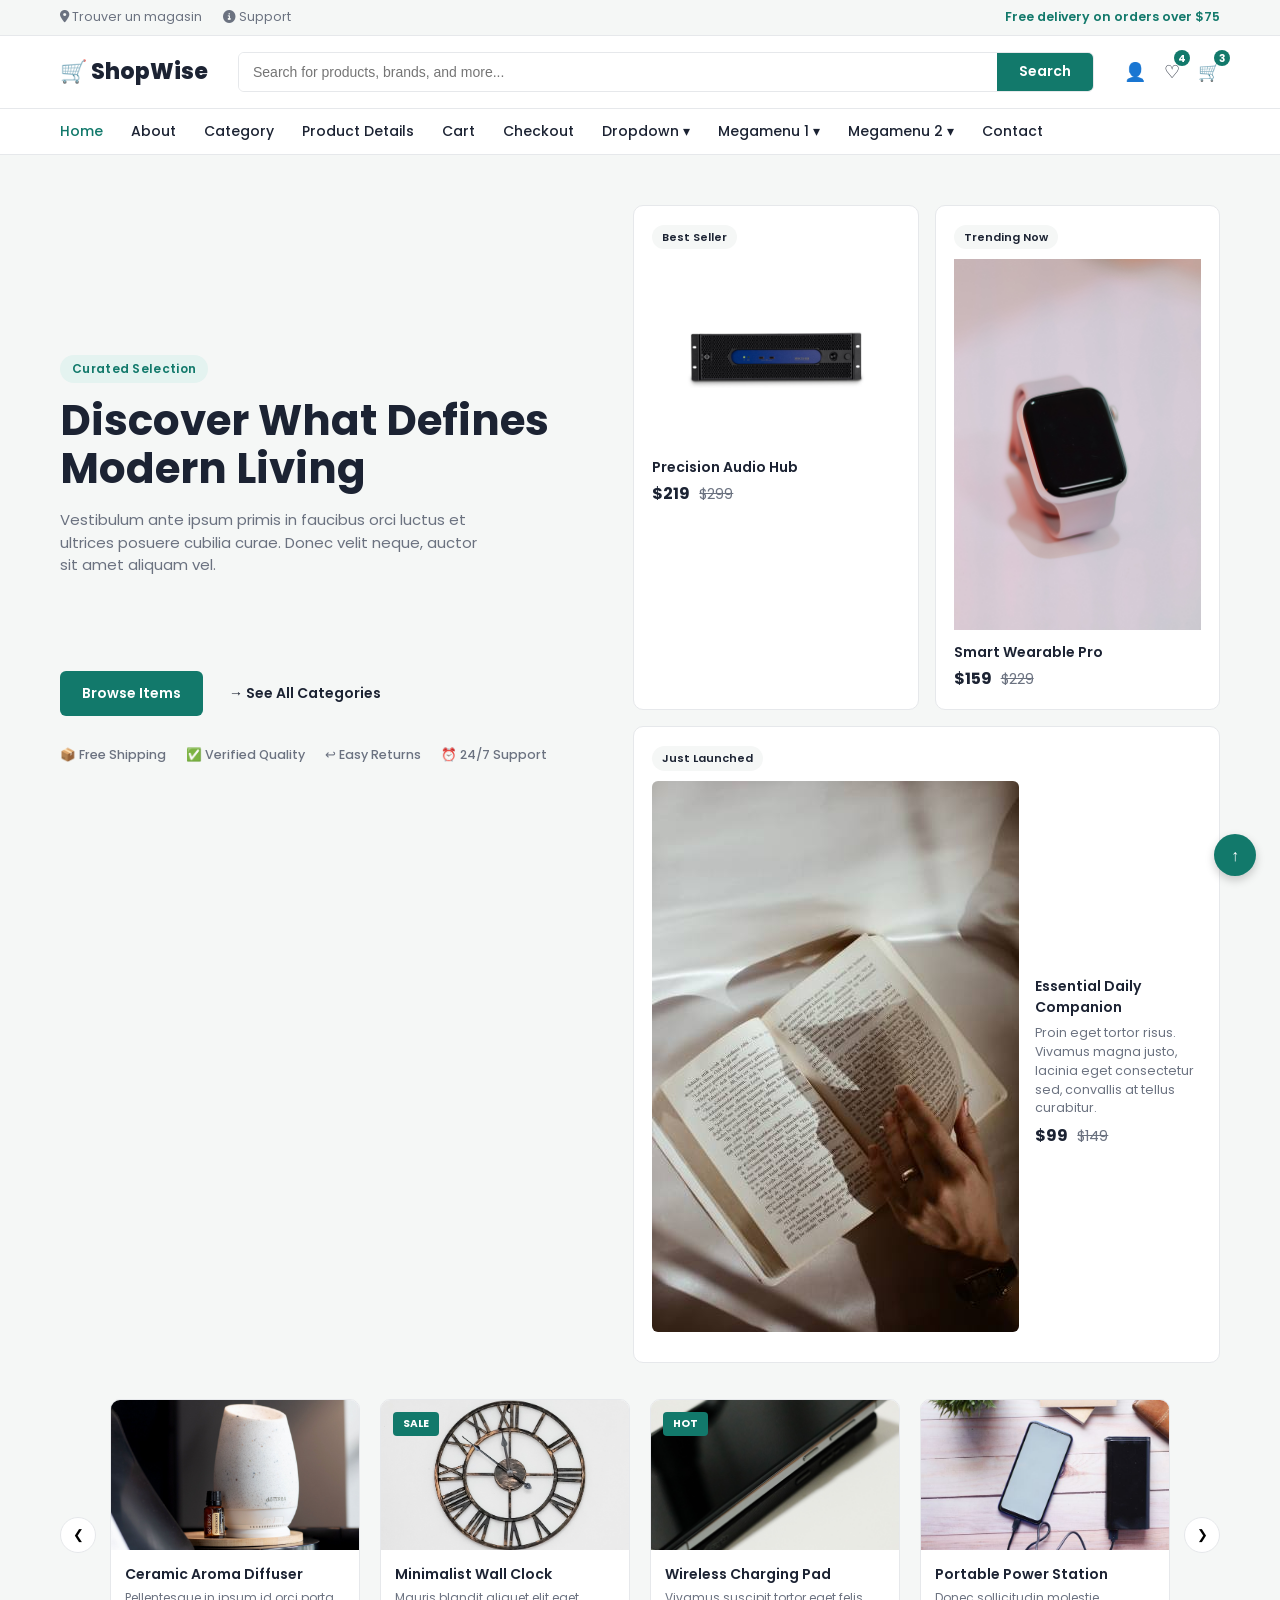
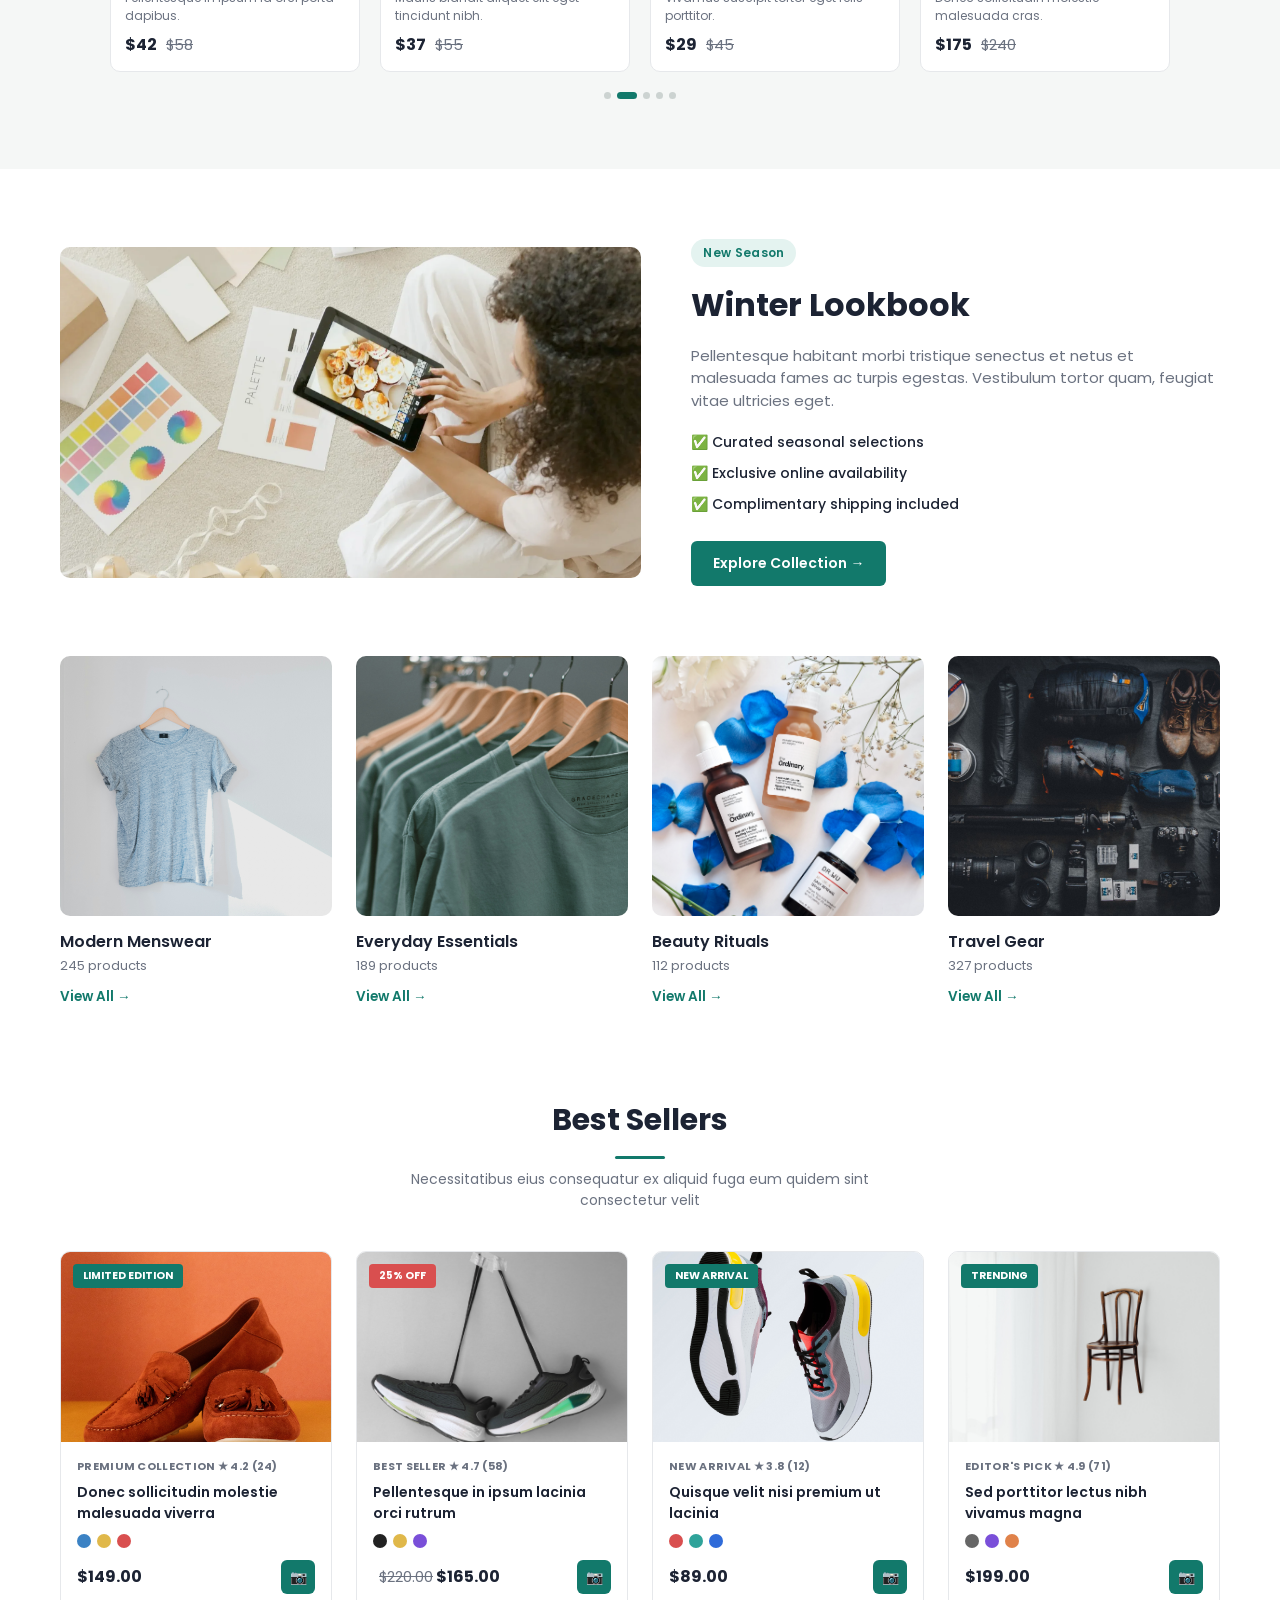
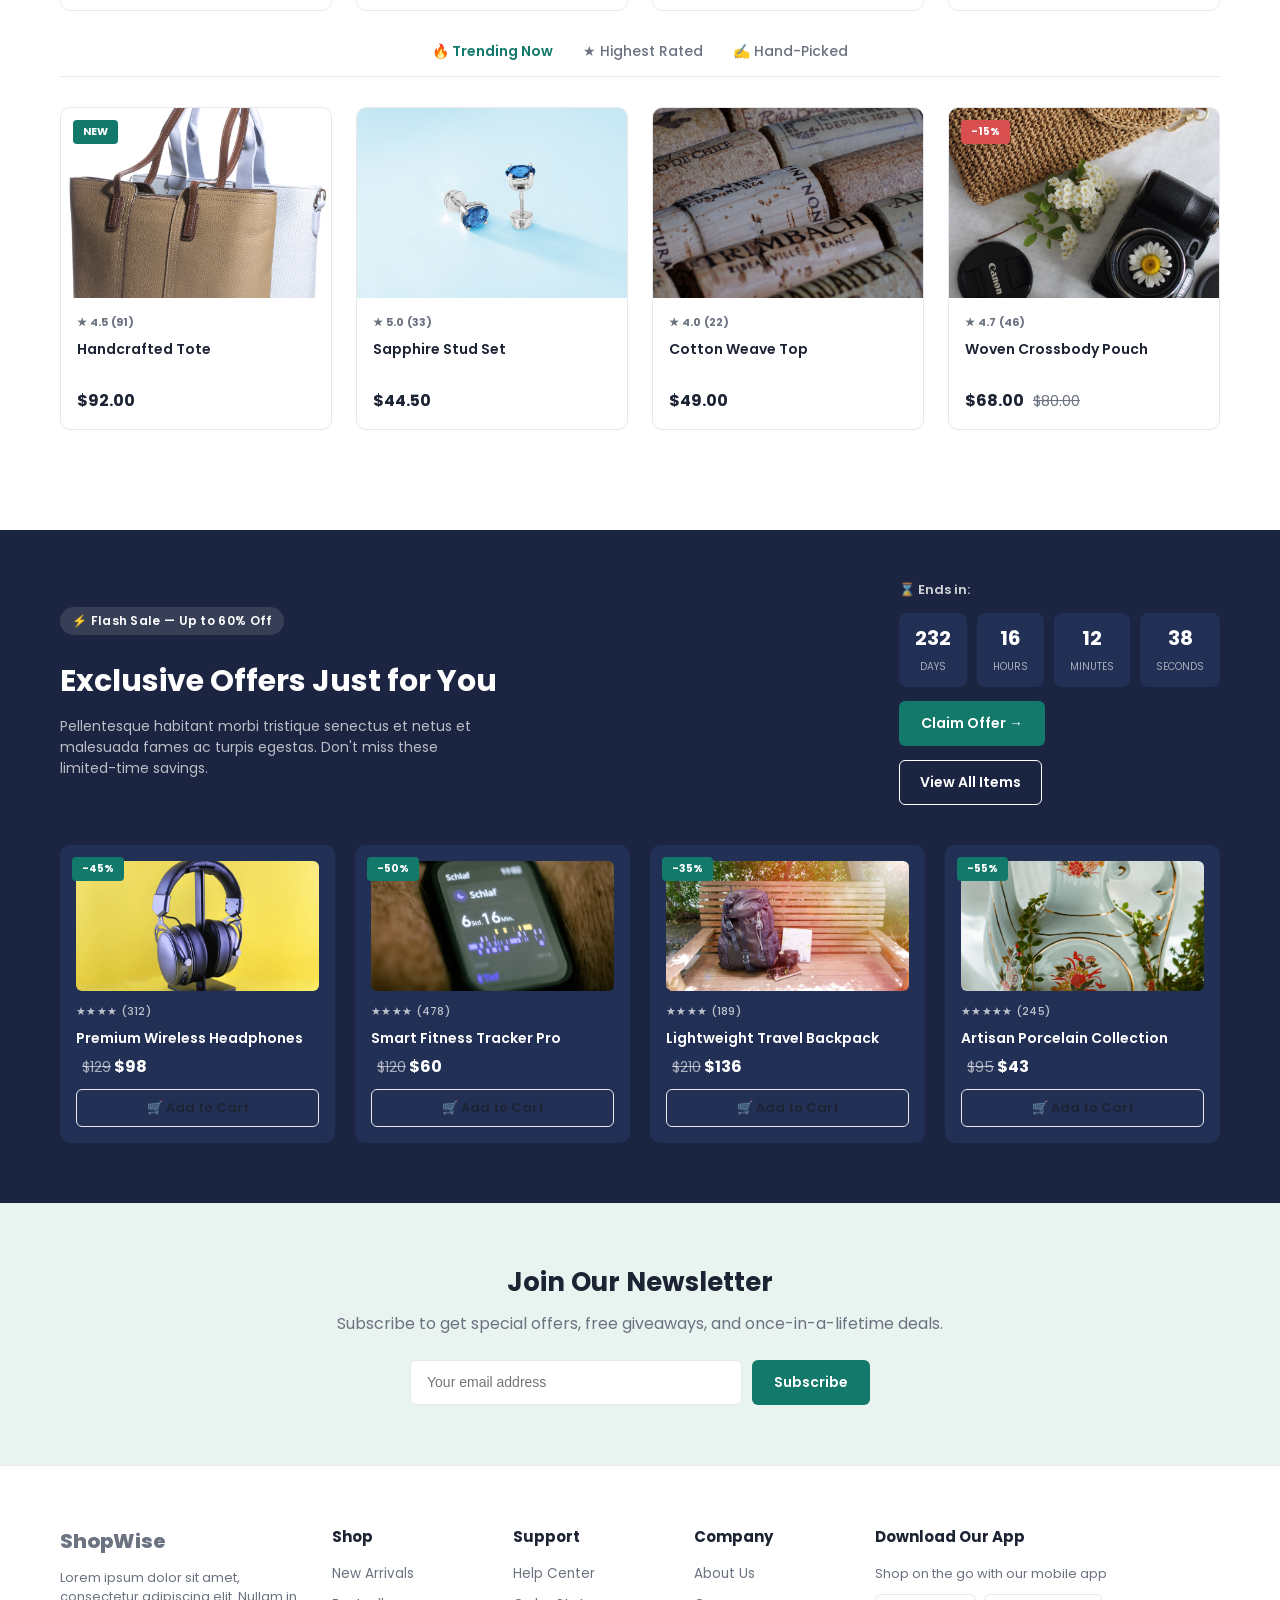
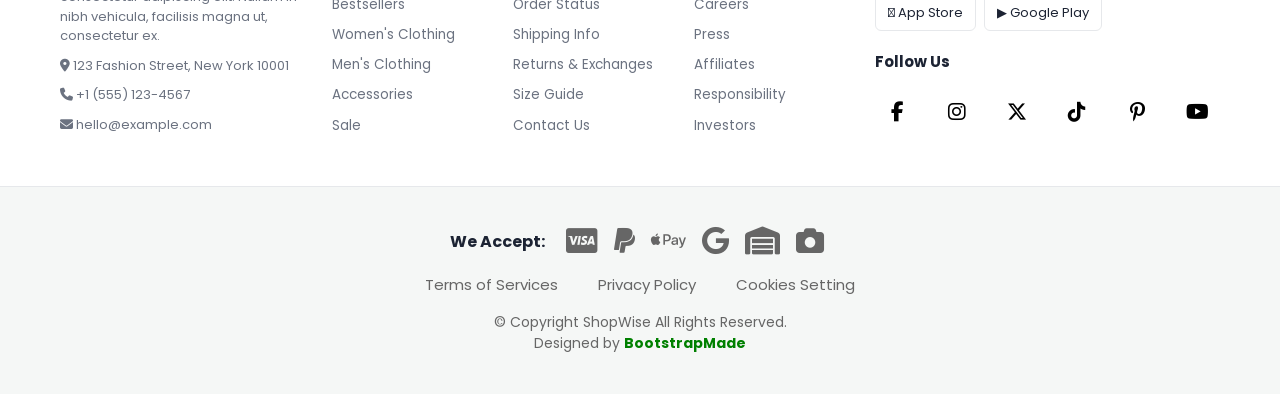
==== SUIVI!_PROJET_ZAKARIA/HTML_CSS/shop/index .html @ 13d5271b "Ajout-Finition du Projet" ====
<!DOCTYPE html>
<html lang="fr">
<head>
<meta charset="UTF-8">
<meta name="viewport" content="width=device-width, initial-scale=1.0">
<title>ShopWise</title>
<link rel="stylesheet" href="public/css/style .css">
<link rel="preconnect" href="https://fonts.googleapis.com">
<link href="https://fonts.googleapis.com/css2?family=Poppins:wght@400;500;600;700;800&display=swap" rel="stylesheet">
<link rel="stylesheet" href="https://cdnjs.cloudflare.com/ajax/libs/font-awesome/6.7.2/css/all.min.css">
</head>
<body>

<!-- Topbar -->
<div class="topbar">
  <div class="container topbar-inner">

   <div class="topbar-left">
    <span><i class="fa-solid fa-location-dot"></i> Trouver un magasin</span>
    <span><i class="fa-solid fa-circle-info"></i> Support</span>
     </div>

    <!-- <div class="topbar-left"> -->
      <!-- <span>&#128205; Find a Store</span> -->
      <!-- <span>&#9432; Support</span> -->
    <!-- </div> -->
    <div class="topbar-right">Free delivery on orders over $75</div>
  </div>
</div>

<!-- Header -->
<header class="site-header">
  <div class="container header-inner">
    <a class="logo" href="#">&#128722; ShopWise</a>
    <div class="search-bar">
      <input type="text" placeholder="Search for products, brands, and more...">
      <button>Search</button>
    </div>
    <div class="header-icons">
      <a href="#" class="icon">&#128100;</a>
      <a href="#" class="icon badge" data-count="4">&#9825;</a>
      <a href="#" class="icon badge" data-count="3">&#128722;</a>
    </div>
  </div>
</header>

<!-- Nav -->
<nav class="main-nav">
  <div class="container nav-inner">
    <a href="#" class="active">Home</a>
    <a href="#">About</a>
    <a href="#">Category</a>
    <a href="#">Product Details</a>
    <a href="#">Cart</a>
    <a href="#">Checkout</a>
    <a href="#">Dropdown &#9662;</a>
    <a href="#">Megamenu 1 &#9662;</a>
    <a href="#">Megamenu 2 &#9662;</a>
    <a href="#">Contact</a>
  </div>
</nav>

<!-- Hero -->
<section class="hero">
  <div class="container hero-grid">
    <div class="hero-text">
      <span class="eyebrow">Curated Selection</span>
      <h1>Discover What Defines Modern Living</h1>
      <p>Vestibulum ante ipsum primis in faucibus orci luctus et ultrices posuere cubilia curae. Donec velit neque, auctor sit amet aliquam vel.</p>
      <br><br><br>
      <div class="hero-buttons">
        <button class="btn-primary">Browse Items</button>
        <button class="btn-secondary">&#8594; See All Categories</button>
      </div>
      <div class="hero-features">
        <span>&#128230; Free Shipping</span>
        <span>&#9989; Verified Quality</span>
        <span>&#8617; Easy Returns</span>
        <span>&#9200; 24/7 Support</span>
      </div>
    </div>

    <div class="hero-cards">
      <div class="hero-card">
        <span class="tag">Best Seller</span>
        <img src="./public/assets/images/SPACE-HUB.jpg" alt="Precision Audio Hub">
        <p class="card-title">Precision Audio Hub</p>
        <p class="price">$219 <s>$299</s></p>
      </div>
      <div class="hero-card">
        <span class="tag">Trending Now</span>
        <img src="./public/assets/images/Watch-intlg.jpg" alt="Smart Wearable Pro">
        <p class="card-title">Smart Wearable Pro</p>
        <p class="price">$159 <s>$229</s></p>
      </div>
      <div class="hero-card wide">
        <span class="tag">Just Launched</span>
        <div class="wide-inner">
          <img src="public/assets/images/Essential Daily Companion_1.jpg" alt="Essential Daily Companion">
          <div>
            <p class="card-title">Essential Daily Companion</p>
            <p class="desc">Proin eget tortor risus. Vivamus magna justo, lacinia eget consectetur sed, convallis at tellus curabitur.</p>
            <p class="price">$99 <s>$149</s></p>
          </div>
        </div>
      </div>
    </div>
  </div>

  <!-- Product carousel -->
  <div class="container carousel">
    <button class="carousel-btn prev">&#10094;</button>
    <div class="carousel-track">
      <div class="product-card">
        <img src="./public/assets/images/Ceramic Aroma Diffuse.jpg" alt="Ceramic Aroma Diffuser">
        <div class="product-body">
          <p class="product-title">Ceramic Aroma Diffuser</p>
          <p class="product-desc">Pellentesque in ipsum id orci porta dapibus.</p>
          <p class="price">$42 <s>$58</s></p>
        </div>
      </div>
      <div class="product-card">
        <span class="badge-tag">Sale</span>
        <img src="./public/assets/images/Minimalist Wall Clock.jpg" alt="Minimalist Wall Clock">
        <div class="product-body">
          <p class="product-title">Minimalist Wall Clock</p>
          <p class="product-desc">Mauris blandit aliquet elit eget tincidunt nibh.</p>
          <p class="price">$37 <s>$55</s></p>
        </div>
      </div>
      <div class="product-card">
        <span class="badge-tag">Hot</span>
        <img src="./public/assets/images/Wireless Charging Pad.jpg" alt="Wireless Charging Pad">
        <div class="product-body">
          <p class="product-title">Wireless Charging Pad</p>
          <p class="product-desc">Vivamus suscipit tortor eget felis porttitor.</p>
          <p class="price">$29 <s>$45</s></p>
        </div>
      </div>
      <div class="product-card">
        <img src="./public/assets/images/Portable Power Station.jpg" alt="Portable Power Station">
        <div class="product-body">
          <p class="product-title">Portable Power Station</p>
          <p class="product-desc">Donec sollicitudin molestie malesuada cras.</p>
          <p class="price">$175 <s>$240</s></p>
        </div>
      </div>
    </div>
    <button class="carousel-btn next">&#10095;</button>
  </div>
  <div class="dots">
    <span></span><span class="active"></span><span></span><span></span><span></span>
  </div>
</section>

<!-- Lookbook -->
<section class="lookbook">
  <div class="container lookbook-grid">
    <img class="lookbook-img" src="./public/assets/images/GroupProject-sect-3.png" alt="Winter Lookbook">
    <div class="lookbook-text">
      <span class="eyebrow">New Season</span>
      <h2>Winter Lookbook</h2>
      <p>Pellentesque habitant morbi tristique senectus et netus et malesuada fames ac turpis egestas. Vestibulum tortor quam, feugiat vitae ultricies eget.</p>
      <ul>
        <li>&#9989; Curated seasonal selections</li>
        <li>&#9989; Exclusive online availability</li>
        <li>&#9989; Complimentary shipping included</li>
      </ul>
      <button class="btn-primary">Explore Collection &#8594;</button>
    </div>
  </div>
</section>

<!-- Categories -->
<section class="categories">
  <div class="container categories-grid">
    <div class="category-card">
      <img src="./public/assets/images/cristofer-H.jpg" alt="Modern Menswear">
      <p class="cat-title">Modern Menswear</p>
      <p class="cat-count">245 products</p>
      <a href="#">View All &#8594;</a>
    </div>
    <div class="category-card">
      <img src="./public/assets/images/henman--.jpg" alt="Everyday Essentials">
      <p class="cat-title">Everyday Essentials</p>
      <p class="cat-count">189 products</p>
      <a href="#">View All &#8594;</a>
    </div>
    <div class="category-card">
      <img src="./public/assets/images/rtbtt.jpg" alt="Beauty Rituals">
      <p class="cat-title">Beauty Rituals</p>
      <p class="cat-count">112 products</p>
      <a href="#">View All &#8594;</a>
    </div>
    <div class="category-card">
      <img src="./public/assets/images/equip-voy.jpg" alt="Travel Gear">
      <p class="cat-title">Travel Gear</p>
      <p class="cat-count">327 products</p>
      <a href="#">View All &#8594;</a>
    </div>
  </div>
</section>

<!-- Best Sellers -->
<section class="best-sellers">
  <div class="container">
    <h2 class="section-title">Best Sellers</h2>
    <p class="section-subtitle">Necessitatibus eius consequatur ex aliquid fuga eum quidem sint consectetur velit</p>

    <div class="products-grid">
      <div class="shop-card">
        <div class="shop-img">
          <span class="badge-tag">Limited Edition</span>
          <img src="./public/assets/images/chauss-f.jpg" alt="Heels">
        </div>
        <div class="shop-body">
          <p class="shop-meta">PREMIUM COLLECTION &#9733; 4.2 (24)</p>
          <p class="shop-title">Donec sollicitudin molestie malesuada viverra</p>
          <div class="swatches"><span style="background:#3b82c4"></span><span style="background:#e0b84a"></span><span style="background:#d94f4f"></span></div>
          <div class="shop-footer">
            <p class="price">$149.00</p>
            <button class="icon-btn">&#128247;</button>
          </div>
        </div>
      </div>

      <div class="shop-card">
        <div class="shop-img">
          <span class="badge-tag red">25% Off</span>
          <img src="./public/assets/images/basket.jpg" alt="Sneaker">
        </div>
        <div class="shop-body">
          <p class="shop-meta">BEST SELLER &#9733; 4.7 (58)</p>
          <p class="shop-title">Pellentesque in ipsum lacinia orci rutrum</p>
          <div class="swatches"><span style="background:#222"></span><span style="background:#e0b84a"></span><span style="background:#7a4fd9"></span></div>
          <div class="shop-footer">
            <p class="price"><s>$220.00</s> $165.00</p>
            <button class="icon-btn">&#128247;</button>
          </div>
        </div>
      </div>

      <div class="shop-card">
        <div class="shop-img">
          <span class="badge-tag">New Arrival</span>
          <img src="./public/assets/images/chauss-courss.jpg" alt="Running Shoe">
        </div>
        <div class="shop-body">
          <p class="shop-meta">NEW ARRIVAL &#9733; 3.8 (12)</p>
          <p class="shop-title">Quisque velit nisi premium ut lacinia</p>
          <div class="swatches"><span style="background:#d94f4f"></span><span style="background:#2fa39a"></span><span style="background:#2f6bd9"></span></div>
          <div class="shop-footer">
            <p class="price">$89.00</p>
            <button class="icon-btn">&#128247;</button>
          </div>
        </div>
      </div>

      <div class="shop-card">
        <div class="shop-img">
          <span class="badge-tag">Trending</span>
          <img src="./public/assets/images/chaiz.jpg" alt="Chair">
        </div>
        <div class="shop-body">
          <p class="shop-meta">EDITOR'S PICK &#9733; 4.9 (71)</p>
          <p class="shop-title">Sed porttitor lectus nibh vivamus magna</p>
          <div class="swatches"><span style="background:#666"></span><span style="background:#7a4fd9"></span><span style="background:#e0824a"></span></div>
          <div class="shop-footer">
            <p class="price">$199.00</p>
            <button class="icon-btn">&#128247;</button>
          </div>
        </div>
      </div>
    </div>

    <!-- Trending tabs -->
    <div class="tabs">
      <span class="tab active">&#128293; Trending Now</span>
      <span class="tab">&#9733; Highest Rated</span>
      <span class="tab">&#9997; Hand-Picked</span>
    </div>

    <div class="products-grid">
      <div class="shop-card">
        <div class="shop-img">
          <span class="badge-tag">New</span>
          <img src="public/assets/images/Handcrafted Tote.jpg" alt="Tote Bag">
        </div>
        <div class="shop-body">
          <p class="shop-meta">&#9733; 4.5 (91)</p>
          <p class="shop-title">Handcrafted Tote</p>
          <div class="shop-footer">
            <p class="price">$92.00</p>
          </div>
        </div>
      </div>
      <div class="shop-card">
        <div class="shop-img">
          <img src="public/assets/images/Parure de clous d'oreilles en saphir.jpg" alt="clousafir">
        </div>
        <div class="shop-body">
          <p class="shop-meta">&#9733; 5.0 (33)</p>
          <p class="shop-title">Sapphire Stud Set</p>
          <div class="shop-footer">
            <p class="price">$44.50</p>
          </div>
        </div>
      </div>
      <div class="shop-card">
        <div class="shop-img">
          <img src="public/assets/images/Haut en coton tissé.jpg" alt="coton-tissé">
        </div>
        <div class="shop-body">
          <p class="shop-meta">&#9733; 4.0 (22)</p>
          <p class="shop-title">Cotton Weave Top</p>
          <div class="shop-footer">
            <p class="price">$49.00</p>
          </div>
        </div>
      </div>
      <div class="shop-card">
        <div class="shop-img">
          <span class="badge-tag red">-15%</span>
          <img src="public/assets/images/pochette bandoulière tressée.jpg" alt="Pochette-tressé">
        </div>
        <div class="shop-body">
          <p class="shop-meta">&#9733; 4.7 (46)</p>
          <p class="shop-title">Woven Crossbody Pouch</p>
          <div class="shop-footer">
            <p class="price">$68.00 <s>$80.00</s></p>
          </div>
        </div>
      </div>
    </div>
  </div>
</section>

<!-- Offers -->
<section class="offers">
  <div class="container offers-top">
    <div class="offers-info">
      <span class="eyebrow light">&#9889; Flash Sale — Up to 60% Off</span>
      <h2>Exclusive Offers Just for You</h2>
      <p>Pellentesque habitant morbi tristique senectus et netus et malesuada fames ac turpis egestas. Don't miss these limited-time savings.</p>
    </div>
    <div class="countdown">
      <span class="label">&#8987; Ends in:</span>
      <div class="countdown-boxes">
        <div><strong>232</strong><small>Days</small></div>
        <div><strong>16</strong><small>Hours</small></div>
        <div><strong>12</strong><small>Minutes</small></div>
        <div><strong>38</strong><small>Seconds</small></div>
      </div>
      <button class="btn-primary">Claim Offer &#8594;</button>
      <button class="btn-outline">View All Items</button>
    </div>
  </div>

  <div class="container offers-grid">
    <div class="offer-card">
      <span class="badge-tag green">-45%</span>
      <img src="public/assets/images/Premium Wireless Headphones.jpg" alt="Premium Wireless Headphones">
      <p class="shop-meta light">&#9733;&#9733;&#9733;&#9733; (312)</p>
      <p class="offer-title">Premium Wireless Headphones</p>
      <p class="price light"><s>$129</s> $98</p>
      <button class="btn-outline small">&#128722; Add to Cart</button>
    </div>
    <div class="offer-card">
      <span class="badge-tag green">-50%</span>
      <img src="public/assets/images/Smart Fitness Tracker Pro.jpg" alt="Smart Fitness Tracker Pro">
      <p class="shop-meta light">&#9733;&#9733;&#9733;&#9733; (478)</p>
      <p class="offer-title">Smart Fitness Tracker Pro</p>
      <p class="price light"><s>$120</s> $60</p>
      <button class="btn-outline small">&#128722; Add to Cart</button>
    </div>
    <div class="offer-card">
      <span class="badge-tag green">-35%</span>
      <img src="public/assets/images/Lightweight Travel Backpack.jpg" alt="Lightweight Travel Backpack">
      <p class="shop-meta light">&#9733;&#9733;&#9733;&#9733; (189)</p>
      <p class="offer-title">Lightweight Travel Backpack</p>
      <p class="price light"><s>$210</s> $136</p>
      <button class="btn-outline small">&#128722; Add to Cart</button>
    </div>
    <div class="offer-card">
      <span class="badge-tag green">-55%</span>
      <img src="public/assets/images/Artisan Porcelain Collection.jpg" alt="Artisan Porcelain Collection">
      <p class="shop-meta light">&#9733;&#9733;&#9733;&#9733;&#9733; (245)</p>
      <p class="offer-title">Artisan Porcelain Collection</p>
      <p class="price light"><s>$95</s> $43</p>
      <button class="btn-outline small">&#128722; Add to Cart</button>
    </div>
  </div>
</section>

<!-- Newsletter -->
<section class="newsletter">
  <div class="container">
    <h2>Join Our Newsletter</h2>
    <p>Subscribe to get special offers, free giveaways, and once-in-a-lifetime deals.</p>
    <div class="newsletter-form">
      <input type="email" placeholder="Your email address">
      <button class="btn-primary">Subscribe</button>
    </div>
  </div>
</section>

<!-- Footer -->
<footer class="site-footer">
  <div class="container footer-grid">
    <div class="footer-col">
      <p class="logo">ShopWise</p>
      <p>Lorem ipsum dolor sit amet, consectetur adipiscing elit. Nullam in nibh vehicula, facilisis magna ut, consectetur ex.</p>
      <!-- <p>&#128205; 123 Fashion Street, New York 10001</p> -->
      <p><i class="fa-solid fa-location-dot"></i> 123 Fashion Street, New York 10001</p>
         <!-- <p>&#128222; +1 (555) 123-4567</p> -->
         <p><i class="fa-solid fa-phone"></i> +1 (555) 123-4567</p>
      <p><i class="fa-solid fa-envelope"></i> hello@example.com</p>
      <!-- <p>&#9993; hello@example.com</p> -->
    </div>
    <div class="footer-col">
      <h4>Shop</h4>
      <a href="#">New Arrivals</a>
      <a href="#">Bestsellers</a>
      <a href="#">Women's Clothing</a>
      <a href="#">Men's Clothing</a>
      <a href="#">Accessories</a>
      <a href="#">Sale</a>
    </div>
    <div class="footer-col">
      <h4>Support</h4>
      <a href="#">Help Center</a>
      <a href="#">Order Status</a>
      <a href="#">Shipping Info</a>
      <a href="#">Returns &amp; Exchanges</a>
      <a href="#">Size Guide</a>
      <a href="#">Contact Us</a>
    </div>
    <div class="footer-col">
      <h4>Company</h4>
      <a href="#">About Us</a>
      <a href="#">Careers</a>
      <a href="#">Press</a>
      <a href="#">Affiliates</a>
      <a href="#">Responsibility</a>
      <a href="#">Investors</a>
    </div>
    <div class="footer-col">
      <h4>Download Our App</h4>
      <p>Shop on the go with our mobile app</p>
      <div class="store-buttons">
        <span>&#63743; App Store</span>
        <span>&#9654; Google Play</span>
      </div>
      <h4>Follow Us</h4>
      <!-- <div class="social-icons"> -->
        <!-- <span>f</span><span>ig</span><span>x</span><span>tt</span><span>p</span><span>yt</span> -->
      <!-- </div> -->
      <!-- vrais icons  -->
     <div class="social-icons">
     <a href="#"><i class="fa-brands fa-facebook-f"></i></a>
     <a href="#"><i class="fa-brands fa-instagram"></i></a>
     <a href="#"><i class="fa-brands fa-x-twitter"></i></a>
     <a href="#"><i class="fa-brands fa-tiktok"></i></a>
     <a href="#"><i class="fa-brands fa-pinterest-p"></i></a>
     <a href="#"><i class="fa-brands fa-youtube"></i></a>
      </div>
      <!-- fin icons  -->
    </div>
  </div>
  <div class="footer-bottom">
     <div class="footer-bottom-inner">

    <!-- 1ère ligne -->
    <div class="footer-top">
        <p class="accept-text">We Accept:</p>
        <div class="accept-icons">
            <i class="fa-brands fa-cc-visa"></i>
            <i class="fa-brands fa-paypal"></i>
            <i class="fa-brands fa-apple-pay"></i>
            <i class="fa-brands fa-google"></i>
            <i class="fa-solid fa-warehouse"></i>
            <i class="fa-solid fa-camera"></i>
        </div>
    </div>
    <!-- 2ème ligne -->
    <div class="footer-links">
        <span>Terms of Services</span>
        <span>Privacy Policy</span>
        <span>Cookies Setting</span>
    </div>
    <!-- 3ème ligne -->
    <div class="footer-copy">
        <p>&copy; Copyright ShopWise All Rights Reserved.</p>
         
         <p> Designed by  <span class="vert">BootstrapMade</span><p>
    </div>

</div>

    <!-- ---------------------------------------------                                                     -->
    <!-- <div class="container footer-bottom-inner"> -->
      <!-- <p>We Accept:</p> -->
      <!-- <p>&#169; Copyright ShopWise. All Rights Reserved.<br>Designed by BootstrapMade</p> -->
     <!-- <p>&copy;  Copyright ShopWise. All Rights Reserved.<br>Designed by BootstrapMade</p> -->
      <!-- <p>&copy; Copyright <span class="vert">BootstrapMade</span>. All Rights Reserved.</p> -->
        <!-- <div class="Accept-icons"> -->
        <!-- <a href="#"><i class="fa-brands fa-cc-visa"></i></a>  -->
        <!-- <a href="#"><i class="fa-brands fa-paypal"></i></a> -->
        <!-- <a href="#"><i class="fa-brands fa-apple-pay"></i></a> -->
        <!-- <a href="#"><i class="fa-brands fa-google"></i></a> -->
         <!-- <a href="#"><i class="fa-solid fa-warehouse"></i></a> -->
        <!-- <a href="#"><i class="fa-solid fa-camera"></i></a> <br><br> -->
          <!-- <span>Terms of Services</span>      <span>Prvaty Policy</span>           <span>Cookies Setting </span>   -->
    <!-- </div> -->
  </div>
   <!-- début code  -->
<!--          -->








<!-- fin code  -->
</footer>
<!-- <button class="scroll-top">↑</button> -->
<button class="scroll-top">&#8593;</button>

</body>
</html>
---- SUIVI!_PROJET_ZAKARIA/HTML_CSS/shop/public/css/style .css ----
* { margin: 0; padding: 0; box-sizing: border-box; }

:root {
  --teal: #12796b;
  --teal-dark: #0d5c51;
  --navy: #1b2440;
  --navy-light: #223055;
  --text-dark: #1c2333;
  --text-muted: #6b7280;
  --bg-soft: #f5f7f6;
  --border: #e6e8eb;
  --radius: 10px;
}

body {
  font-family: 'Poppins', Arial, sans-serif;
  color: var(--text-dark);
  line-height: 1.5;
  background: #fff;
}

.container {
  max-width: 1200px;
  margin: 0 auto;
  padding: 0 20px;
}

a { text-decoration: none; color: inherit; }
img { max-width: 100%; display: block; }
ul { list-style: none; }
button { font-family: inherit; cursor: pointer; border: none; }

.btn-primary {
  background: var(--teal);
  color: #fff;
  padding: 12px 22px;
  border-radius: 6px;
  font-weight: 600;
  font-size: 14px;
  transition: background .2s;
}
.btn-primary:hover { background: var(--teal-dark); 
}

.btn-secondary {
  background: transparent;
  color: var(--text-dark);
  padding: 12px 18px;
  font-weight: 600;
  font-size: 14px;
}

.btn-outline {
  background: transparent;
  border: 1px solid #fff;
  color: #fff;
  padding: 11px 20px;
  border-radius: 6px;
  font-weight: 600;
  font-size: 14px;
}
.btn-outline.small
{ border-color: var(--border); color: var(--text-dark); padding: 8px 14px; font-size: 13px; width: 100%;
   margin-top: 10px; 
   /* background:green; */
  }

.eyebrow {
  display: inline-block;
  background: #e4f3f0;
  color: var(--teal);
  font-size: 12px;
  font-weight: 600;
  padding: 5px 12px;
  border-radius: 20px;
  margin-bottom: 14px;
  letter-spacing: .3px;
}
.eyebrow.light { background: rgba(255,255,255,.12); color: #fff; }

.price { font-weight: 700; color: var(--text-dark); }
.price s { color: var(--text-muted); font-weight: 400; margin-left: 6px; font-size: .9em; }
.price.light { color: #fff; }
.price.light s { color: rgba(255,255,255,.6); }

/*-----------------Topbar ------- */
.topbar { background: var(--bg-soft); font-size: 12.5px; border-bottom: 1px solid var(--border); }
.topbar-inner { display: flex; justify-content: space-between; align-items: center; padding: 8px 20px; color: var(--text-muted); }
.topbar-left span { margin-right: 18px; }
.topbar-right { color: var(--teal); font-weight: 600; }

/*---------------Header --- */
.site-header { padding: 16px 0; border-bottom: 1px solid var(--border); }
.header-inner { display: flex; align-items: center; gap: 30px; }
.logo { font-size: 22px; font-weight: 800; color: var(--text-dark); white-space: nowrap; }

.search-bar { flex: 1; display: flex; border: 1px solid var(--border); border-radius: 6px; overflow: hidden; }
.search-bar input { flex: 1; border: none; padding: 11px 14px; font-size: 14px; outline: none; }
.search-bar button { background: var(--teal); color: #fff; padding: 0 22px; font-weight: 600; font-size: 14px; }

.header-icons { display: flex; gap: 18px; align-items: center; }
.icon { position: relative; font-size: 18px; }
.icon.badge::after {
  content: attr(data-count);
  position: absolute; top: -8px; right: -10px;
  background: var(--teal); color: #fff;
  font-size: 10px; font-weight: 700;
  width: 16px; height: 16px; border-radius: 50%;
  display: flex; align-items: center; justify-content: center;
}

/*------------------- Nav----------------- */
.main-nav { border-bottom: 1px solid var(--border); background: #fff; }
.nav-inner { display: flex; gap: 28px; padding: 12px 20px; font-size: 14px; font-weight: 500; }
.nav-inner a:hover, .nav-inner a.active { color: var(--teal); }

/* -------------- Hero--------------- */
.hero { background: var(--bg-soft); padding: 50px 0 30px; }
.hero-grid { display: grid; grid-template-columns: 1fr 1.1fr; gap: 40px; align-items: start; }

.hero-text h1 { font-size: 42px; line-height: 1.15; margin-bottom: 16px; color: var(--text-dark); }
.hero-text{
  margin-top: 150px;
}

.hero-text p { color: var(--text-muted); font-size: 15px; margin-bottom: 22px; max-width: 420px; }
.hero-buttons { display: flex; gap: 8px; margin-bottom: 30px; }
.hero-features { display: flex; flex-wrap: wrap; gap: 20px; font-size: 12.5px; color: var(--text-muted); font-weight: 500; }

.hero-cards { display: grid; grid-template-columns: 1fr 1fr; gap: 16px; }
.hero-card {
  background: #fff; border: 1px solid var(--border); border-radius: var(--radius);
  padding: 18px; position: relative;
}
.hero-card .tag {
  display: inline-block; background: var(--bg-soft); font-size: 11px; font-weight: 600;
  padding: 4px 10px; border-radius: 20px; margin-bottom: 10px; color: var(--text-dark);
}
.hero-card img { margin: 0 auto 12px; }
.hero-card .card-title { font-size: 14px; font-weight: 600; margin-bottom: 4px; }
.hero-card.wide { grid-column: span 2; }
.wide-inner { display: flex; gap: 16px; align-items: center; }
.wide-inner img { border-radius: 6px; }
.wide-inner .desc { font-size: 12.5px; color: var(--text-muted); margin: 6px 0; }

/* Carousel */
.carousel { display: flex; align-items: center; gap: 14px; margin-top: 36px; }
.carousel-track { flex: 1; display: grid; grid-template-columns: repeat(4, 1fr); gap: 20px; }
.carousel-btn {
  background: #fff; border: 1px solid var(--border); border-radius: 50%;
  width: 36px; height: 36px; font-size: 13px; flex-shrink: 0;
}
.product-card {
  background: #fff; border: 1px solid var(--border); border-radius: var(--radius); overflow: hidden; position: relative;
}
.product-card img { width: 100%; height: 150px; object-fit: cover; }
.product-body { padding: 14px; }
.product-title { font-weight: 600; font-size: 14px; margin-bottom: 4px; }
.product-desc { font-size: 12px; color: var(--text-muted); margin-bottom: 8px; }
.badge-tag {
  position: absolute; top: 12px; left: 12px; z-index: 2;
  background: var(--teal); color: #fff; font-size: 10.5px; font-weight: 700;
  padding: 4px 10px; border-radius: 4px; text-transform: uppercase;
}
.badge-tag.red { background: #d94f4f; }
.badge-tag.green { background: var(--teal); }

.dots { display: flex; justify-content: center; gap: 6px; margin: 20px 0 40px; }
.dots span { width: 7px; height: 7px; border-radius: 50%; background: #ccd3d1; display: inline-block; }
.dots span.active { background: var(--teal); width: 20px; border-radius: 4px; }

/* -------  Lookbook -----  */
.lookbook { padding: 70px 0; }
.lookbook-grid { display: grid; grid-template-columns: 1.1fr 1fr; gap: 50px; align-items: center; }
.lookbook-img { border-radius: var(--radius); width: 100%; }
.lookbook-text h2 { font-size: 32px; margin-bottom: 16px; }
.lookbook-text p { color: var(--text-muted); font-size: 15px; margin-bottom: 20px; }
.lookbook-text ul { margin-bottom: 26px; }
.lookbook-text li { margin-bottom: 10px; font-size: 14px; font-weight: 500; }

/*  ------------Categories -------  */
.categories { padding-bottom: 70px; }
.categories-grid { display: grid; grid-template-columns: repeat(4, 1fr); gap: 24px; }
.category-card { text-align: left; }
.category-card img { border-radius: var(--radius); margin-bottom: 14px; width: 100%; height: 260px; object-fit: cover; }
.cat-title { font-weight: 600; font-size: 16px; margin-bottom: 2px; }
.cat-count { color: var(--text-muted); font-size: 13px; margin-bottom: 8px; }
.category-card a { color: var(--teal); font-weight: 600; font-size: 13.5px; }

/* ==================== Best Sellers ==================== */
.best-sellers { padding: 20px 0 70px; }
.section-title { text-align: center; font-size: 30px; margin-bottom: 10px; position: relative; padding-bottom: 16px; }
.section-title::after {
  content: ""; position: absolute; bottom: 0; left: 50%; transform: translateX(-50%);
  width: 50px; height: 3px; background: var(--teal); border-radius: 3px;
}
.section-subtitle { text-align: center; color: var(--text-muted); font-size: 14px; max-width: 520px; margin: 0 auto 40px; }

.products-grid { display: grid; grid-template-columns: repeat(4, 1fr); gap: 24px; margin-bottom: 30px; }
.shop-card { border: 1px solid var(--border); border-radius: var(--radius); overflow: hidden; }
.shop-img { position: relative; }
.shop-img img { width: 100%; height: 190px; object-fit: cover; }
.shop-body { padding: 16px; }
.shop-meta { font-size: 11px; font-weight: 700; letter-spacing: .3px; color: var(--text-muted); text-transform: uppercase; margin-bottom: 8px; }
.shop-meta.light { color: rgba(255,255,255,.7); text-transform: none; font-weight: 500; }
.shop-title { font-size: 14px; font-weight: 600; margin-bottom: 10px; min-height: 40px; }
.swatches { display: flex; gap: 6px; margin-bottom: 12px; }
.swatches span { width: 14px; height: 14px; border-radius: 50%; display: inline-block; }
.shop-footer { display: flex; justify-content: space-between; align-items: center; }
.icon-btn { background: var(--teal); color: #fff; width: 34px; height: 34px; border-radius: 6px; font-size: 14px; }

.tabs { display: flex; justify-content: center; gap: 30px; margin: 20px 0 30px; border-bottom: 1px solid var(--border); padding-bottom: 14px; font-size: 14px; color: var(--text-muted); font-weight: 500; }
.tabs .tab.active { color: var(--teal); font-weight: 600; }

/* ==================== Offers ==================== */
.offers { background: var(--navy); color: #fff; padding: 50px 0 60px; }
.offers-top { display: flex; justify-content: space-between; align-items: center; flex-wrap: wrap; gap: 30px; margin-bottom: 40px; }
.offers-info h2 { font-size: 30px; margin: 10px 0 12px; }
.offers-info p { color: rgba(255,255,255,.7); font-size: 14px; max-width: 420px; }
.countdown { display: flex; flex-direction: column; gap: 14px; align-items: flex-start; }
.countdown .label { font-size: 13px; color: rgba(255,255,255,.8); font-weight: 600; }
.countdown-boxes { display: flex; gap: 10px; }
.countdown-boxes div { background: var(--navy-light); border-radius: 8px; padding: 10px 16px; text-align: center; min-width: 60px; }
.countdown-boxes strong { display: block; font-size: 20px; }
.countdown-boxes small { font-size: 10px; color: rgba(255,255,255,.6); text-transform: uppercase; }
.countdown > div:last-child { display: flex; gap: 10px; }

.offers-grid { display: grid; grid-template-columns: repeat(4, 1fr); gap: 20px; }
.offer-card { background: var(--navy-light); border-radius: var(--radius); padding: 16px; position: relative; }
.offer-card img { width: 100%; height: 130px; object-fit: cover; border-radius: 6px; margin-bottom: 12px; }
.offer-title { font-weight: 600; font-size: 14px; margin: 4px 0 6px; }

/*   Newsletter   */
.newsletter { background: #e9f4f1; padding: 60px 0; text-align: center; }
.newsletter h2 { font-size: 26px; margin-bottom: 10px; }
.newsletter p { color: var(--text-muted); margin-bottom: 24px; }
.newsletter-form { display: flex; justify-content: center; gap: 10px; max-width: 460px; margin: 0 auto; }
.newsletter-form input { flex: 1; padding: 13px 16px; border: 1px solid var(--border); border-radius: 6px; font-size: 14px; }

/*--- Footer--*/
.site-footer { background: #fff; padding: 60px 0 0; border-top: 1px solid var(--border); }
.footer-grid { display: grid; grid-template-columns: 1.6fr 1fr 1fr 1fr 1.2fr; gap: 30px; padding-bottom: 40px; }
.footer-col .logo { font-size: 20px; font-weight: 800; margin-bottom: 12px; }
.footer-col p { color: var(--text-muted); font-size: 13px; margin-bottom: 10px; }
.footer-col h4 { font-size: 15px; margin-bottom: 16px; }
.footer-col a { display: block; color: var(--text-muted); font-size: 13.5px; margin-bottom: 10px; }
.footer-col a:hover { color: var(--teal); }
/* .store-buttons { display: flex; flex-direction: column; gap: 8px; margin-bottom: 20px; } */
   .store-buttons{
    display: flex;
    gap: 8px; margin-bottom: 20px;
    
   }    
 
.store-buttons span { border: 1px solid var(--border); border-radius: 6px; padding: 8px 12px; font-size: 13px; width: fit-content; }
  /* debut icons-soc */
.social-icons {
    display: flex;
    gap: 15px;
}

.social-icons a {
    width: 45px;
    height: 45px;
    /* background: #000; */
      background:eeeff1 ;
    /* color: white; */
       color: black;
    text-decoration: none;

    display: flex;
    justify-content: center;
    align-items: center;

    border-radius: 50%;
    font-size: 20px;

    /* transition: 0.3s; */
}

/* .social-icons a:hover { */
    /* background: #ff6600; */
    /* transform: scale(1.1); */
/* } */
/* icons */
/* .social-icons { display: flex; gap: 10px; } */
/* .social-icons span { */
  /* width: 30px; height: 30px; border-radius: 50%; background: var(--bg-soft); */
  /* display: flex; align-items: center; justify-content: center; font-size: 11px; font-weight: 700; */
/* } */
/* fin icons-socials */
.footer-bottom { border-top: 1px solid var(--border); padding: 20px 0; background: var(--bg-soft); }

.footer-bottom-inner {
    text-align: center;
    padding: 20px 0;
}

/* Première ligne */
.footer-top {
    display: flex;
    justify-content: center;
    align-items: center;
    gap: 15px;
    margin-bottom: 15px;
    flex-wrap: wrap;
}

.accept-text {
    margin: 0;
    font-weight: bold;
}

.accept-icons i {
    font-size: 28px;
    color: #666;
    margin: 0 6px;
}

.accept-icons i:hover {
    color: #28a745;
}

/* Deuxième ligne */
.footer-links {
    margin-bottom: 15px;
}

.footer-links span {
    margin: 0 18px;
    color: #666;
    font-size: 15px;
    cursor: default;
}

/* Troisième ligne */
.footer-copy p {
    margin: 0;
    color: #666;
    font-size: 14px;
}
.vert {
    color: #28a745;
    font-weight: bold;
}

/* debut code  */
/* .footer-bottom-inner { display: flex; justify-content: center; align-items: center; font-size: 12.5px; color: var(--text-muted); flex-direction: column; gap: 10px; } */

/* flex-wrap: wrap; */
/* fin code */

.vert {
    color:green;
}


.scroll-top {
  position: fixed; bottom: 24px; right: 24px;
  background: var(--teal); color: #fff; width: 42px; height: 42px;
  border-radius: 50%; font-size: 16px; box-shadow: 0 4px 10px rgba(0,0,0,.2);
}


/* ----- ≤768px----- */
@media (max-width: 768px) {
  .container { padding: 0 16px; }

  /* Topbar */
  .topbar-inner { flex-direction: column; gap: 4px; text-align: center; padding: 8px 16px; }

  /* Header : logo + icônes sur une ligne, recherche en dessous, pleine largeur */
  .header-inner { flex-wrap: wrap; gap: 12px; }
  .logo { flex: 1; }
  .search-bar { order: 3; flex-basis: 100%; }
  .header-icons { gap: 14px; }

  /* Nav : scroll horizontal plutôt que retour à la ligne écrasé */
  .nav-inner {
    flex-wrap: nowrap;
    overflow-x: auto;
    gap: 20px;
    padding: 12px 16px;
    -ms-overflow-style: none;
    scrollbar-width: none;
  }
  .nav-inner::-webkit-scrollbar { display: none; }
  .nav-inner a { white-space: nowrap; }

  /* Hero */
  .hero { padding: 36px 0 20px; }
  .hero-text h1 { font-size: 32px; }
  .hero-text p { max-width: 100%; }
  .hero-cards { grid-template-columns: 1fr 1fr; gap: 12px; }
  .hero-card.wide { grid-column: span 2; }
  .wide-inner { flex-direction: column; align-items: flex-start; }

  /* Carousel */
  .carousel { margin-top: 24px; }
  .carousel-track { grid-template-columns: repeat(2, 1fr); gap: 14px; }
  .carousel-btn { display: none; }

  /* Lookbook */
  .lookbook { padding: 44px 0; }
  .lookbook-text h2 { font-size: 26px; }

  /*Les catégories et les produits restent disposés par deux ; les espacements sont réduits*/
  .categories-grid { gap: 16px; }
  .category-card img { height: 200px; }
  .products-grid { gap: 16px; }
  .shop-title { min-height: unset; }
/* unset : annule la valeur précédente de min-height et remet la propriété à sa valeur par défaut (ou héritée si la propriété est héritée) */
  .section-title { font-size: 26px; }
  .tabs { gap: 18px; flex-wrap: wrap; }

  /* Offers */
  .offers-top { flex-direction: column; align-items: flex-start; gap: 24px; }
  .countdown { width: 100%; }
  .countdown-boxes { flex-wrap: wrap; }
  .offers-grid { grid-template-columns: repeat(2, 1fr); gap: 16px; }

  /* Newsletter */
  .newsletter-form { flex-direction: column; }

  /* Footer */
  .footer-grid { grid-template-columns: repeat(2, 1fr); gap: 30px; }
}

/* ----- ≤480px : mobile ----- */
@media (max-width: 480px) {
  .hero-text h1 { font-size: 26px; }
  .hero-cards { grid-template-columns: 1fr; }
  .hero-card.wide { grid-column: span 1; }
  .carousel-track { grid-template-columns: 1fr; }
  .categories-grid { grid-template-columns: 1fr; }
  .products-grid { grid-template-columns: 1fr; }
  .offers-grid { grid-template-columns: 1fr; }
  .footer-grid { grid-template-columns: 1fr; }
  .search-bar button { padding: 0 14px; }
}
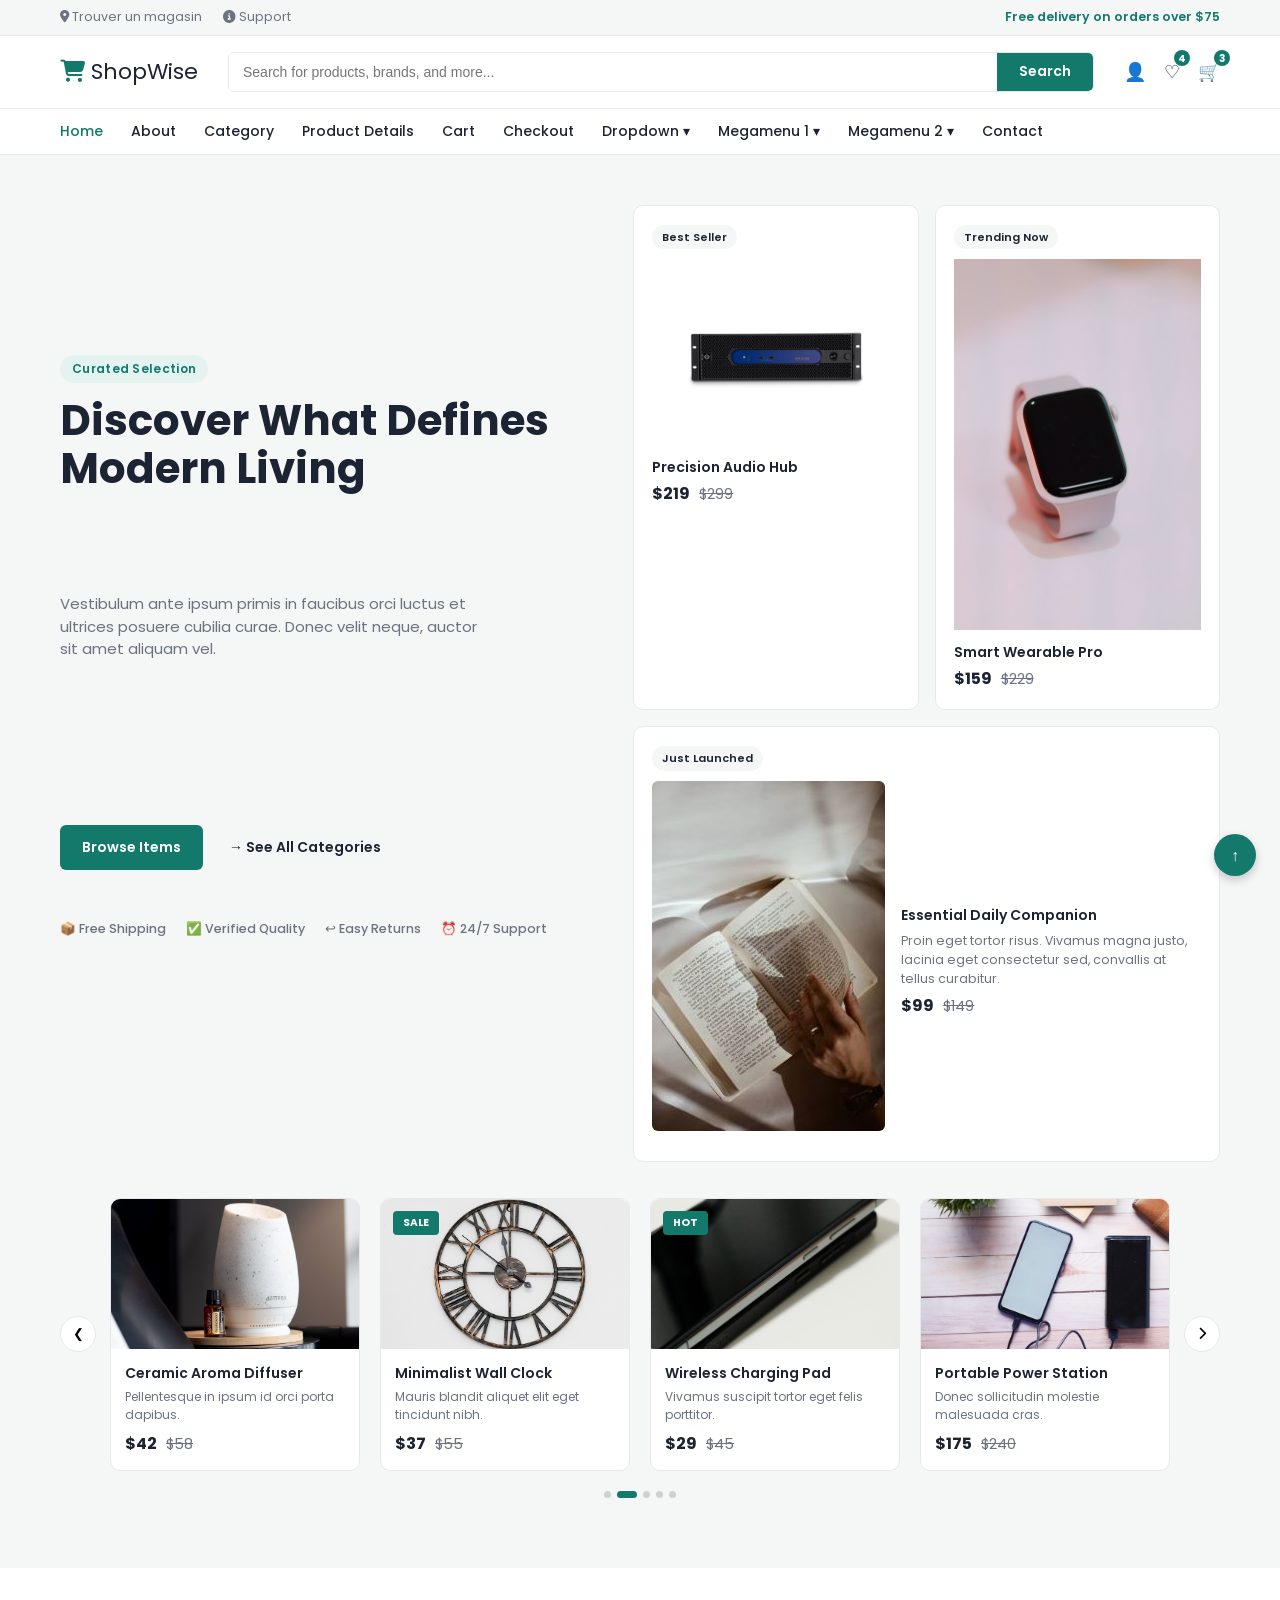
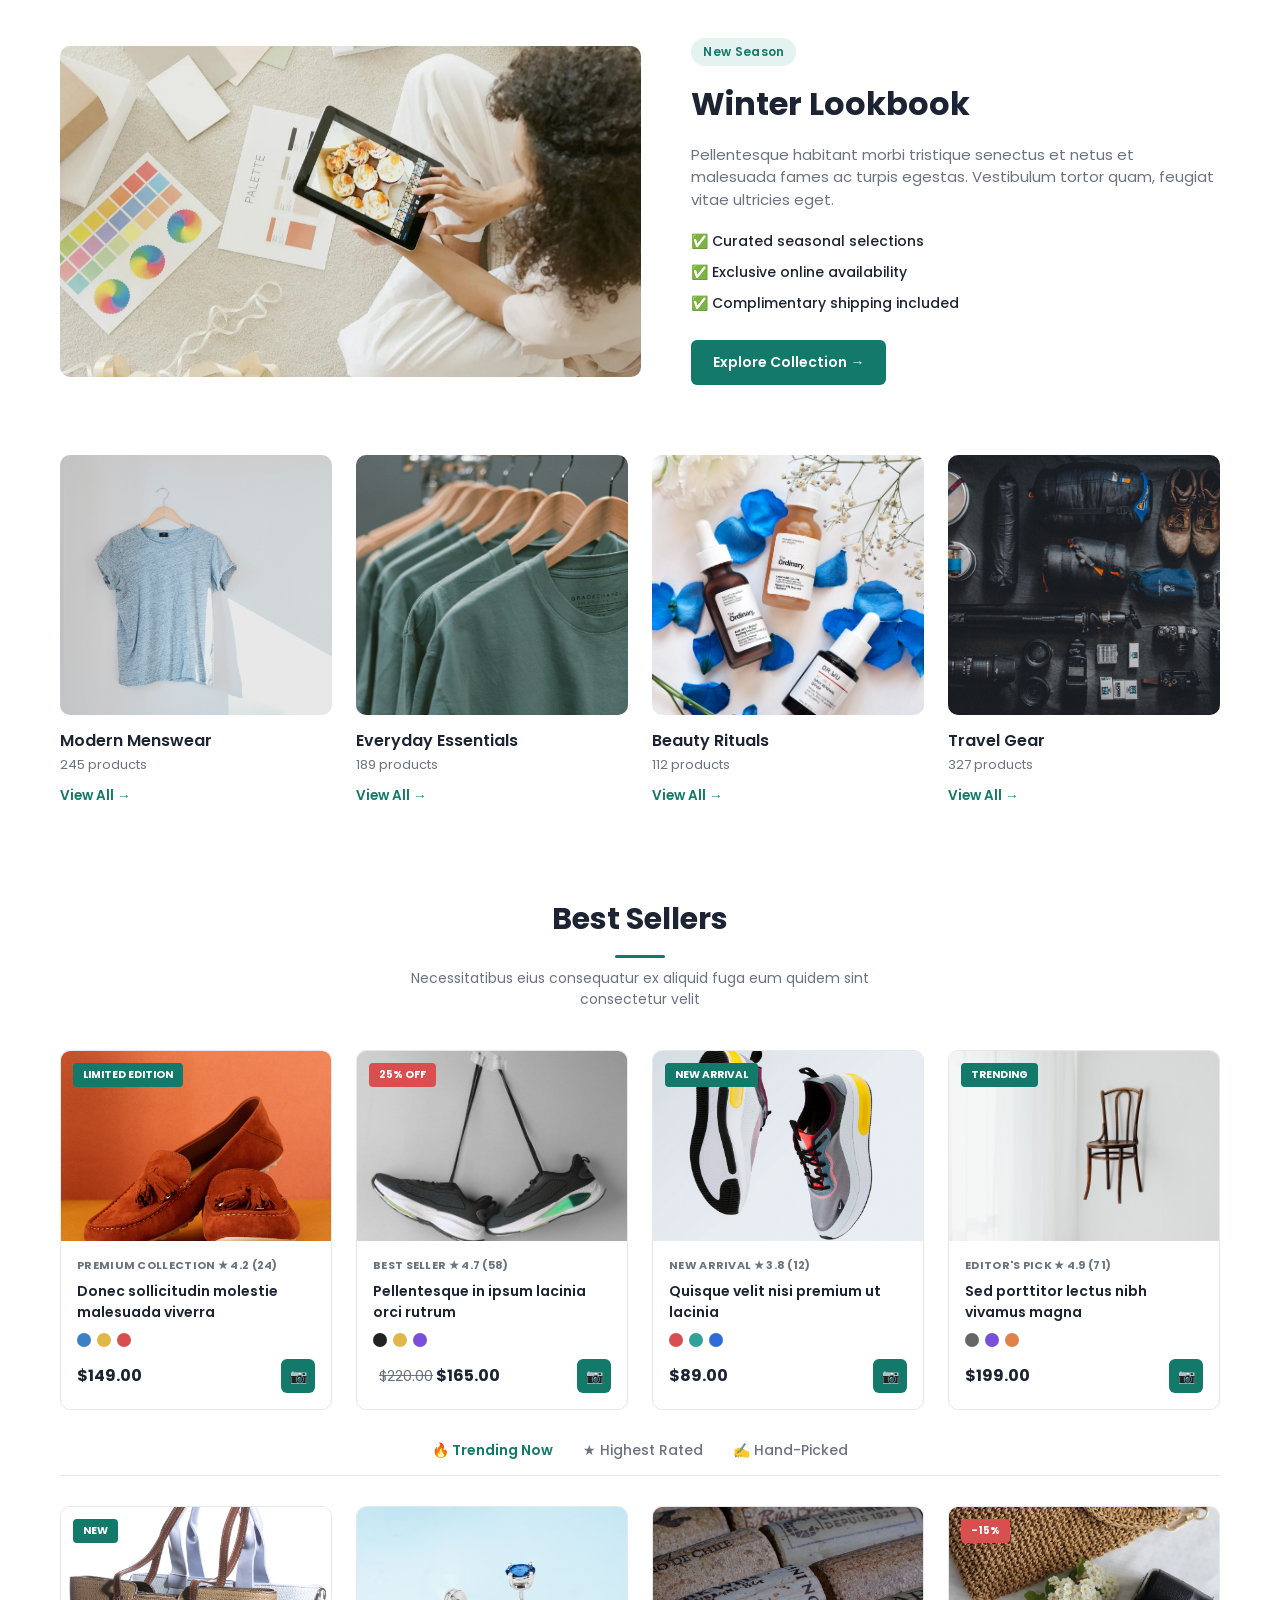
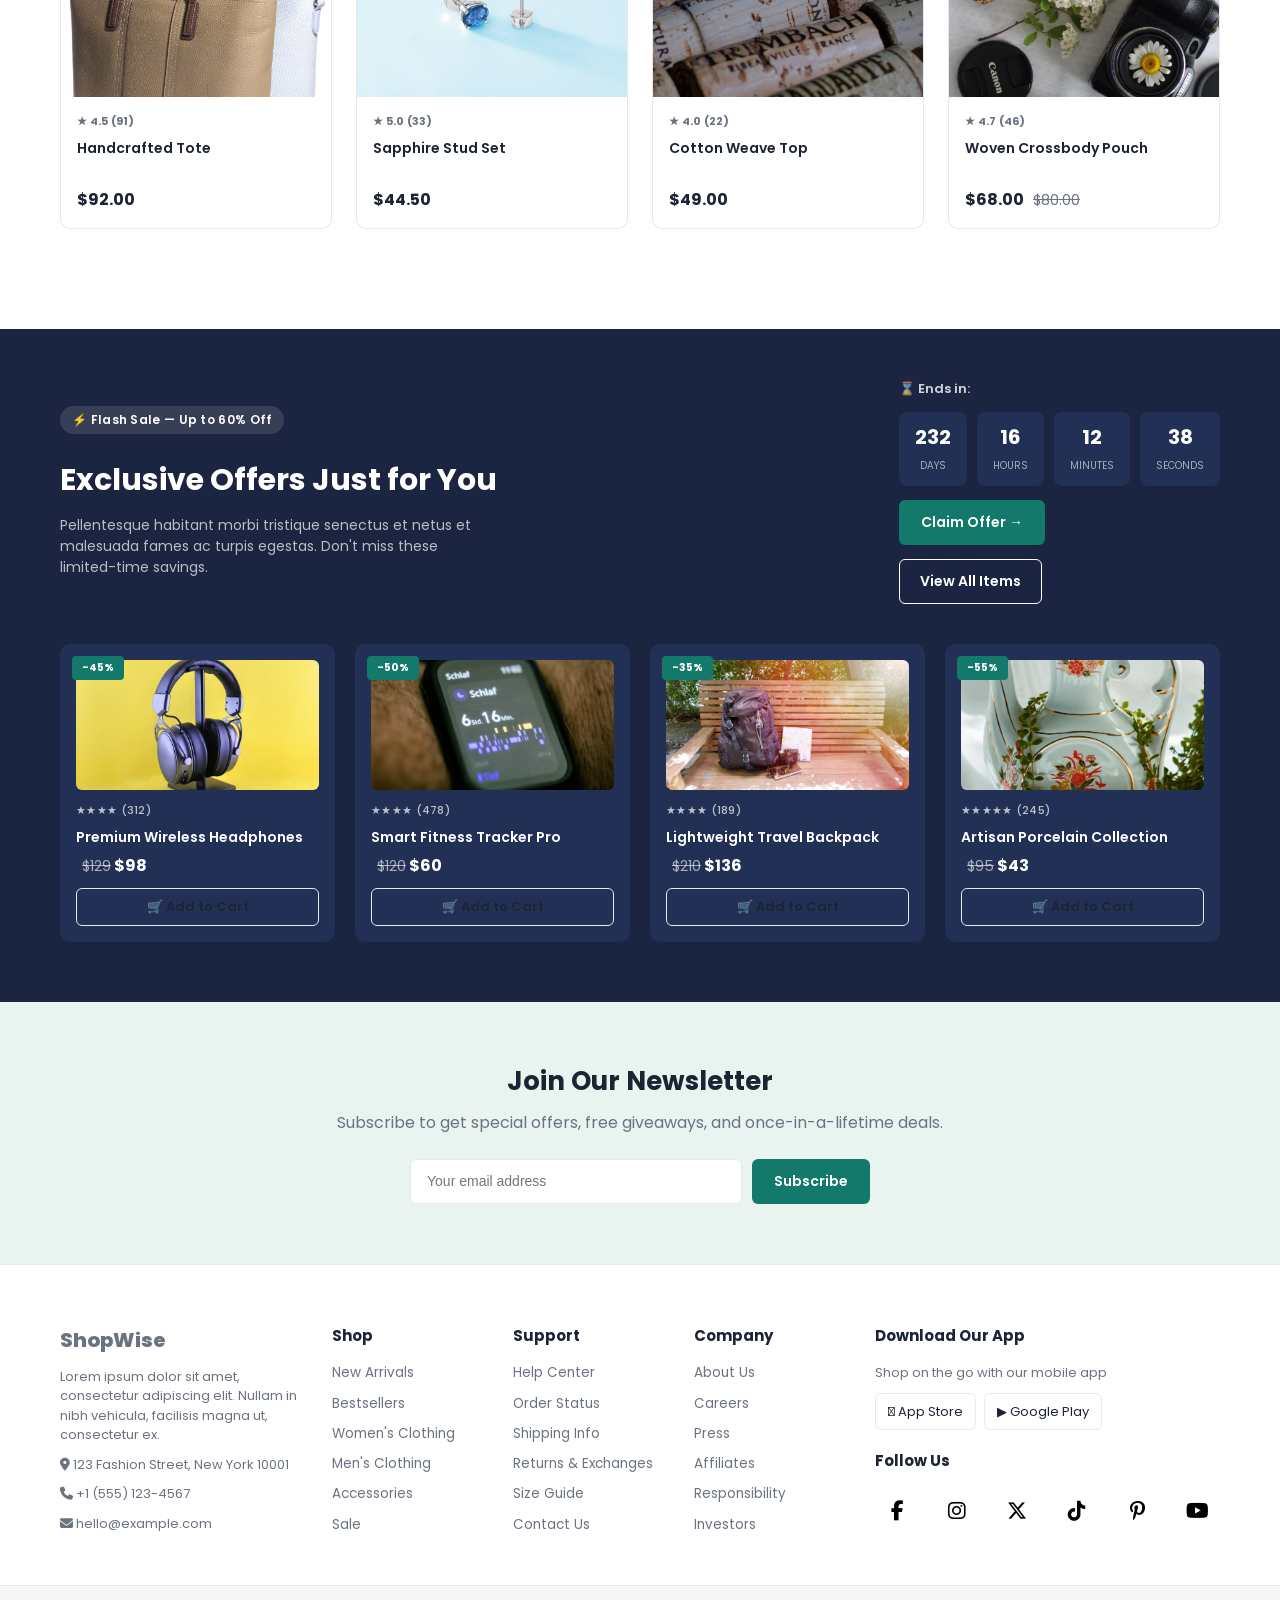
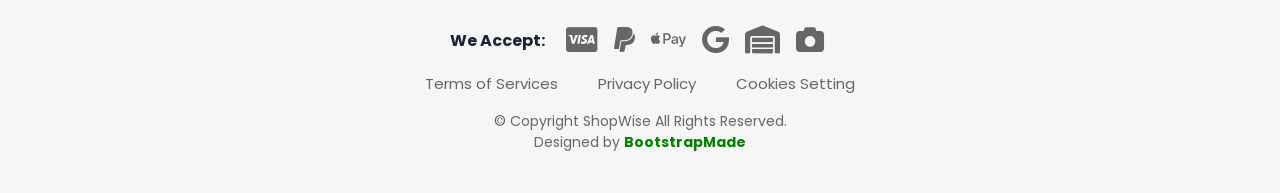
==== commit ced806ee: "mainipulation-DOM" ====
--- a/SUIVI!_PROJET_ZAKARIA/HTML_CSS/shop/index .html
+++ b/SUIVI!_PROJET_ZAKARIA/HTML_CSS/shop/index .html
@@ -31,7 +31,11 @@
 <!-- Header -->
 <header class="site-header">
   <div class="container header-inner">
-    <a class="logo" href="#">&#128722; ShopWise</a>
+    <a class="logo" href="#">
+    <i class="fa-solid fa-cart-shopping"></i>
+    ShopWise
+        </a>  
+    <!-- <a class="logo" href="#">&#128722; ShopWise</a> -->
     <div class="search-bar">
       <input type="text" placeholder="Search for products, brands, and more...">
       <button>Search</button>
@@ -96,7 +100,7 @@
       <div class="hero-card wide">
         <span class="tag">Just Launched</span>
         <div class="wide-inner">
-          <img src="public/assets/images/Essential Daily Companion_1.jpg" alt="Essential Daily Companion">
+          <img src="public/assets/images/Essential Daily Companion_2.jpg" alt="Essential Daily Companion">
           <div>
             <p class="card-title">Essential Daily Companion</p>
             <p class="desc">Proin eget tortor risus. Vivamus magna justo, lacinia eget consectetur sed, convallis at tellus curabitur.</p>
@@ -146,7 +150,10 @@
         </div>
       </div>
     </div>
-    <button class="carousel-btn next">&#10095;</button>
+        <button class="carousel-btn next"> 
+    <i class="fa-solid fa-chevron-right"></i>
+     </button>               
+    <!-- <button class="carousel-btn next">&#10095;</button> -->
   </div>
   <div class="dots">
     <span></span><span class="active"></span><span></span><span></span><span></span>
@@ -162,6 +169,11 @@
       <h2>Winter Lookbook</h2>
       <p>Pellentesque habitant morbi tristique senectus et netus et malesuada fames ac turpis egestas. Vestibulum tortor quam, feugiat vitae ultricies eget.</p>
       <ul>
+
+        <li>
+          <!-- <i class="fa-solid fa-check"></i> -->
+            <!-- Curated seasonal selections -->
+             <!-- </li> -->
         <li>&#9989; Curated seasonal selections</li>
         <li>&#9989; Exclusive online availability</li>
         <li>&#9989; Complimentary shipping included</li>
--- a/SUIVI!_PROJET_ZAKARIA/HTML_CSS/shop/public/css/style .css
+++ b/SUIVI!_PROJET_ZAKARIA/HTML_CSS/shop/public/css/style .css
@@ -93,8 +93,10 @@
 /*---------------Header --- */
 .site-header { padding: 16px 0; border-bottom: 1px solid var(--border); }
 .header-inner { display: flex; align-items: center; gap: 30px; }
-.logo { font-size: 22px; font-weight: 800; color: var(--text-dark); white-space: nowrap; }
-
+.logo { font-size: 22px; font-weight: 400; color: var(--text-dark); white-space: nowrap; }
+.logo i{
+  color: var(--teal);
+}
 .search-bar { flex: 1; display: flex; border: 1px solid var(--border); border-radius: 6px; overflow: hidden; }
 .search-bar input { flex: 1; border: none; padding: 11px 14px; font-size: 14px; outline: none; }
 .search-bar button { background: var(--teal); color: #fff; padding: 0 22px; font-weight: 600; font-size: 14px; }
@@ -124,9 +126,9 @@
   margin-top: 150px;
 }
 
-.hero-text p { color: var(--text-muted); font-size: 15px; margin-bottom: 22px; max-width: 420px; }
-.hero-buttons { display: flex; gap: 8px; margin-bottom: 30px; }
-.hero-features { display: flex; flex-wrap: wrap; gap: 20px; font-size: 12.5px; color: var(--text-muted); font-weight: 500; }
+.hero-text p { color: var(--text-muted); font-size: 15px; margin-bottom: 22px; max-width: 420px; margin-top: 100px;   }
+.hero-buttons { display: flex; gap: 8px; margin-bottom: 30px;margin-top: 70px; }
+.hero-features { display: flex; flex-wrap: wrap; gap: 20px; font-size: 12.5px; color: var(--text-muted); font-weight: 500; margin-top: 50px;}
 
 .hero-cards { display: grid; grid-template-columns: 1fr 1fr; gap: 16px; }
 .hero-card {
@@ -178,7 +180,10 @@
 .lookbook-text p { color: var(--text-muted); font-size: 15px; margin-bottom: 20px; }
 .lookbook-text ul { margin-bottom: 26px; }
 .lookbook-text li { margin-bottom: 10px; font-size: 14px; font-weight: 500; }
-
+li i {
+    color: var(--teal);
+    margin-right: 8px;
+}
 /*  ------------Categories -------  */
 .categories { padding-bottom: 70px; }
 .categories-grid { display: grid; grid-template-columns: repeat(4, 1fr); gap: 24px; }
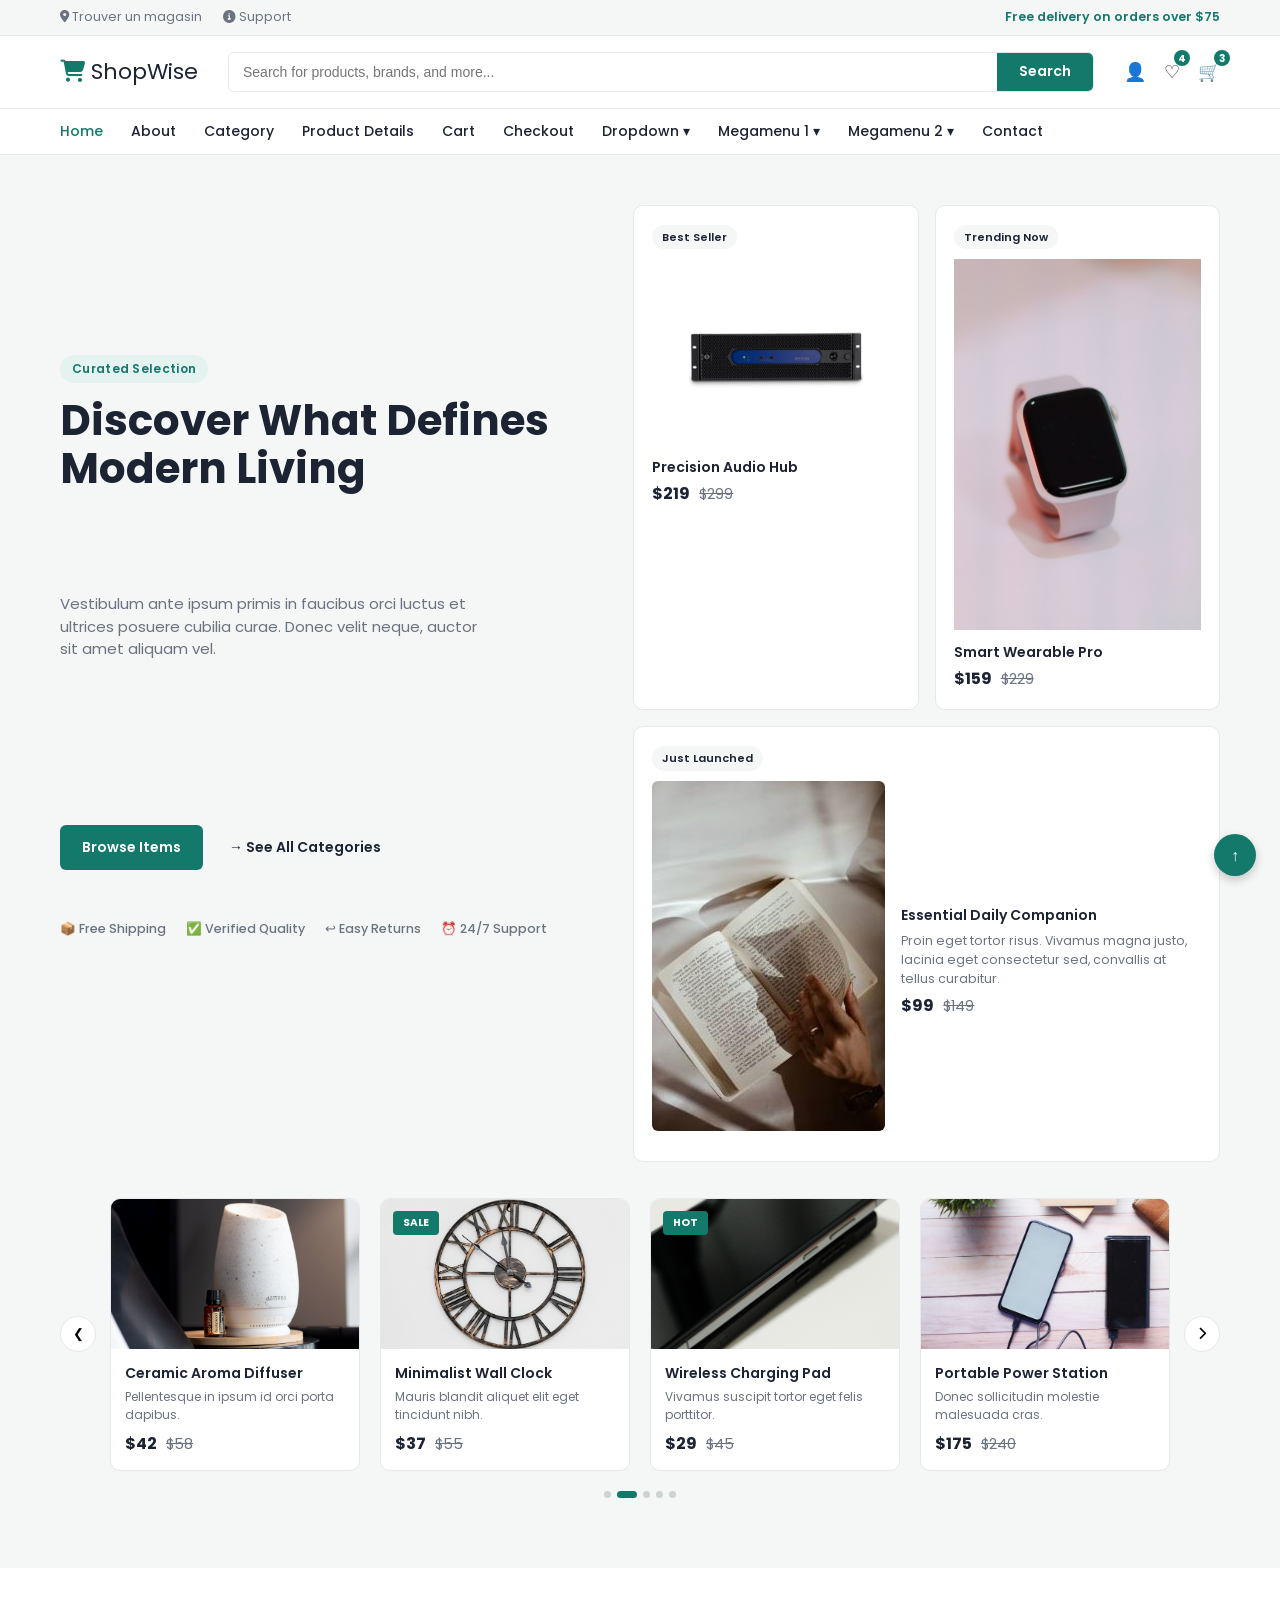
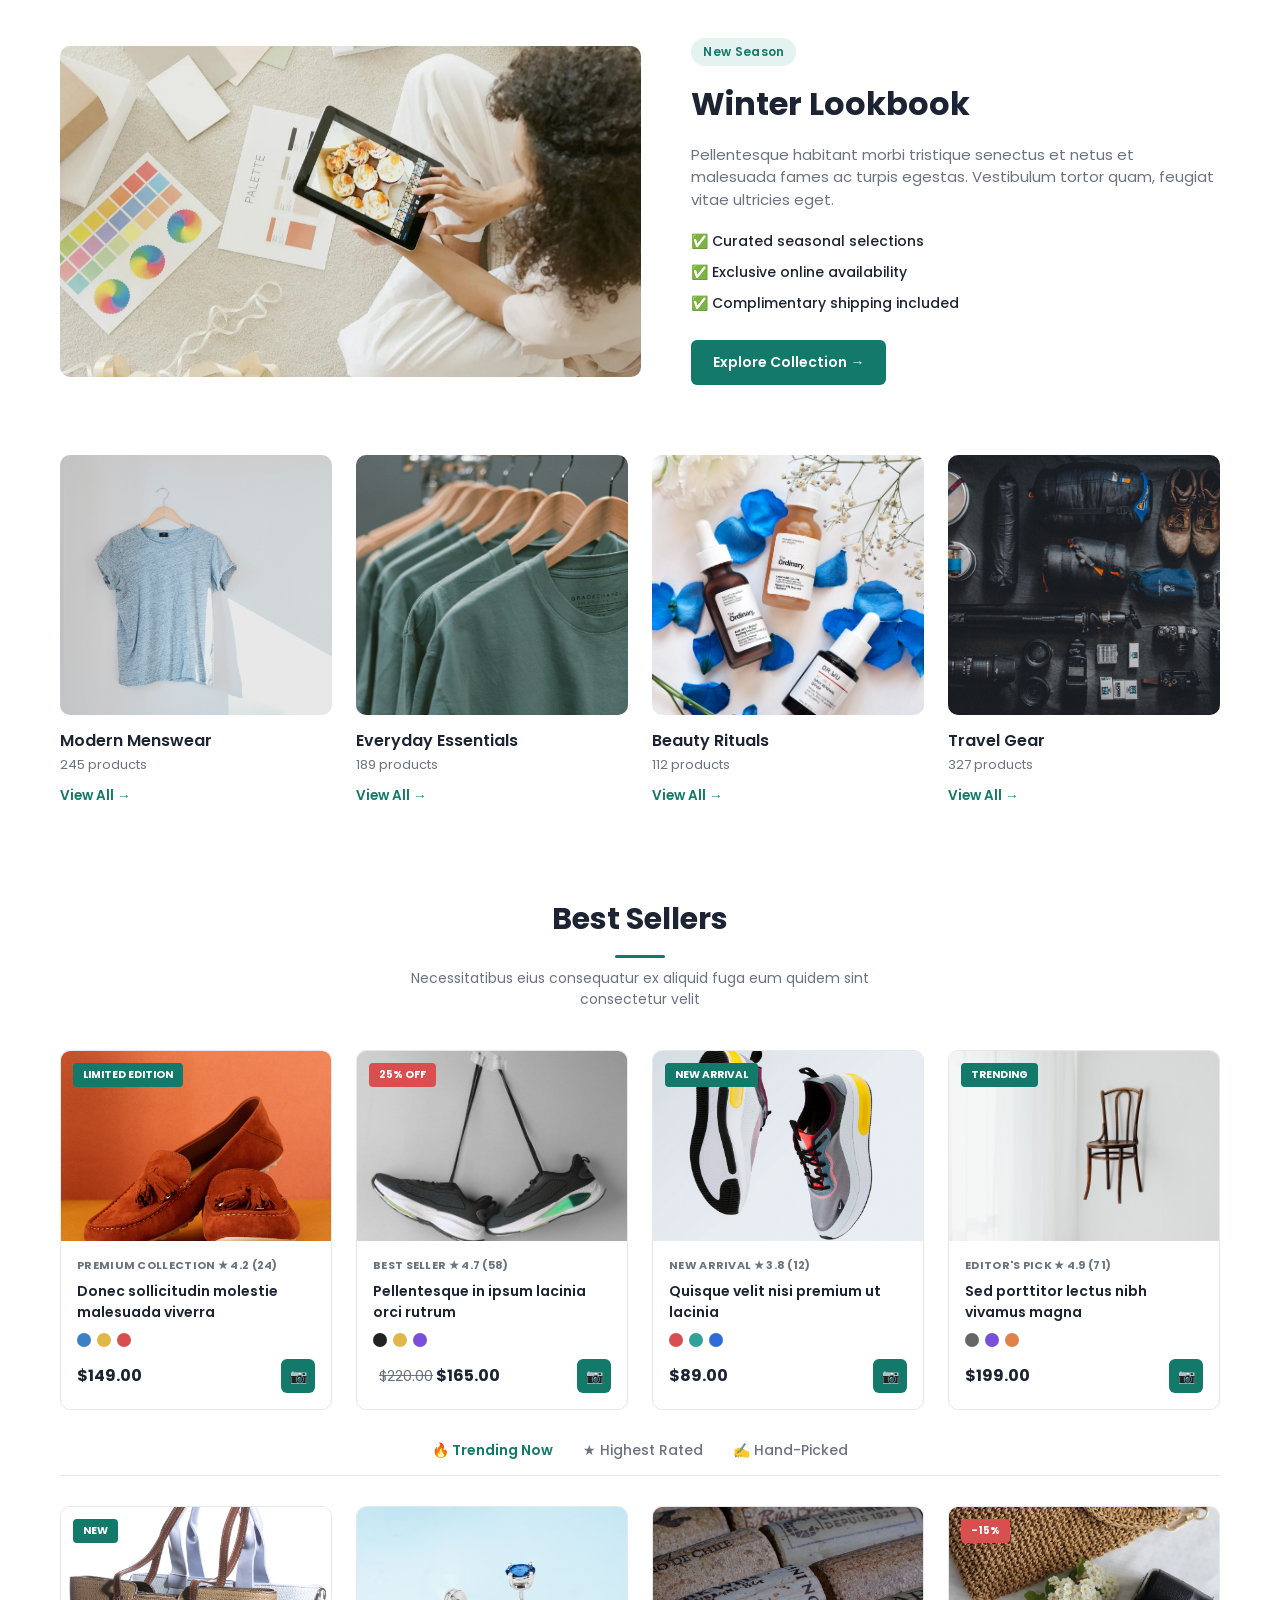
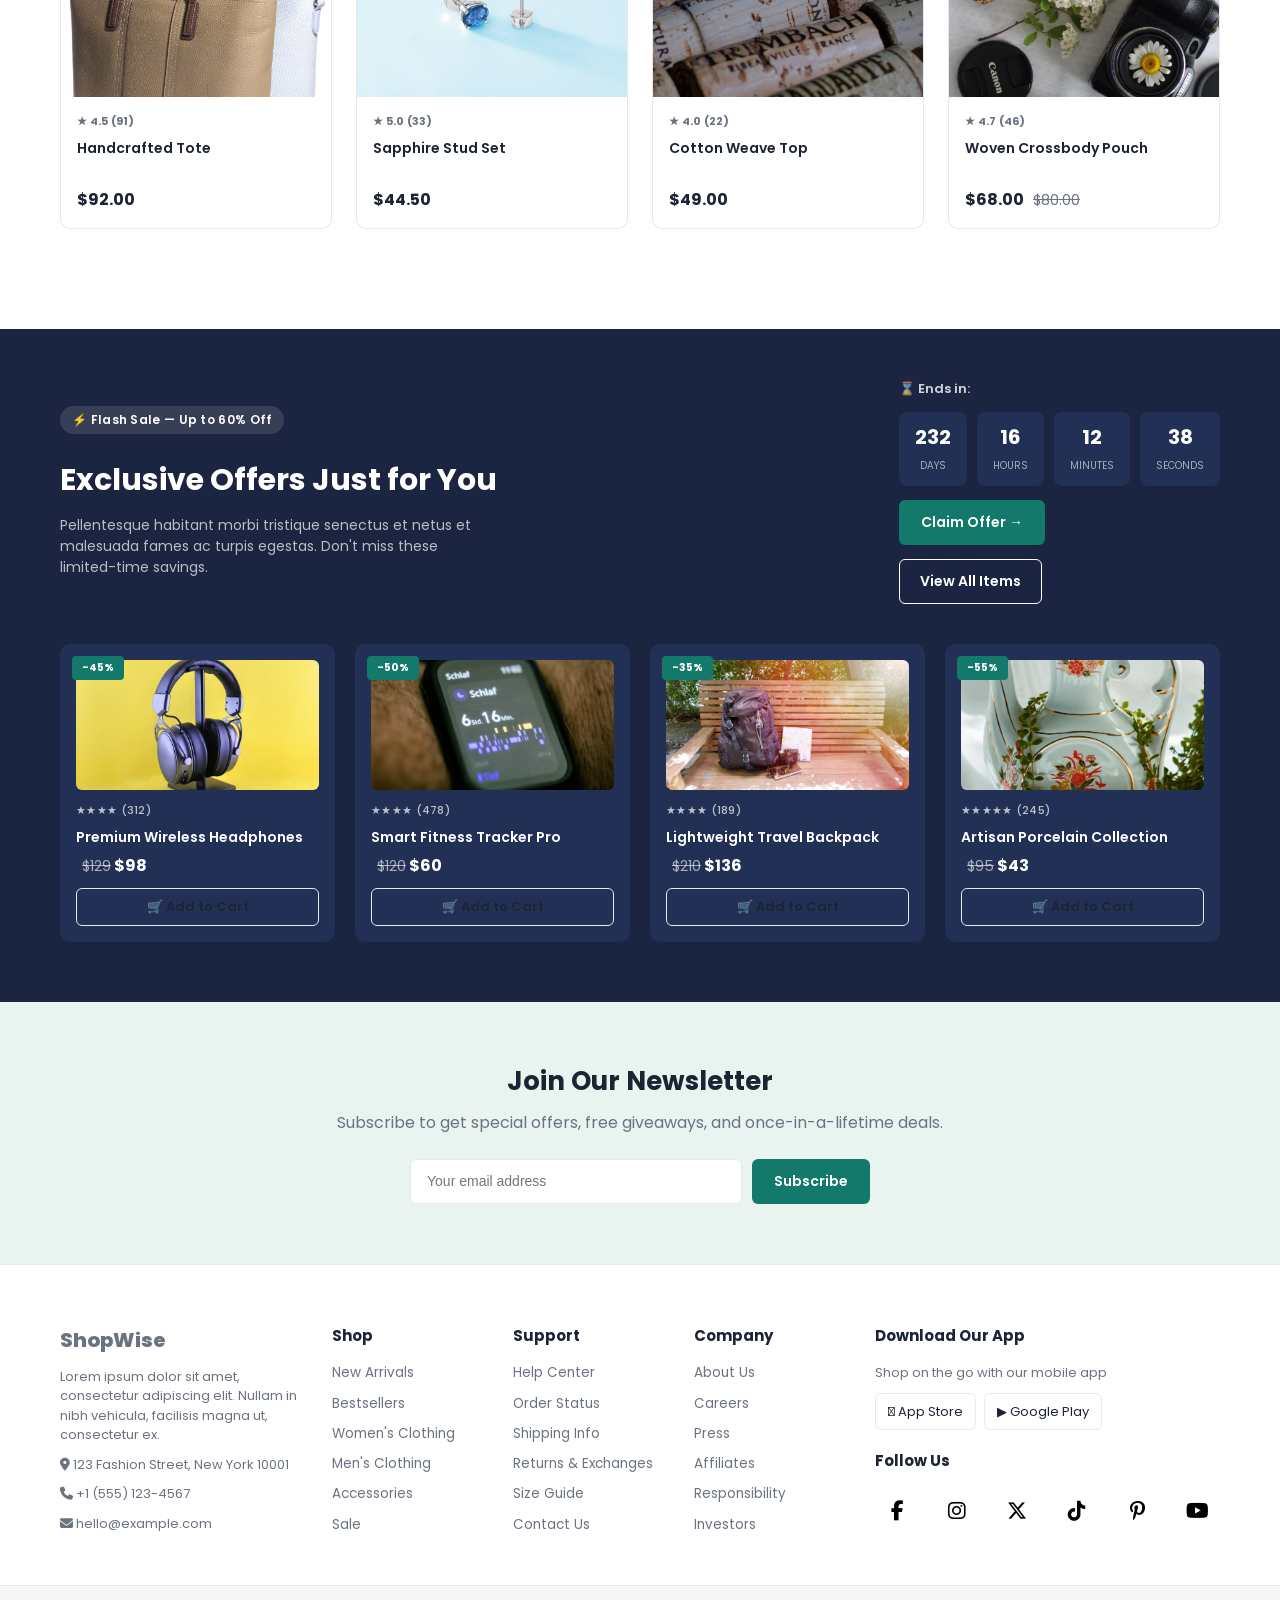
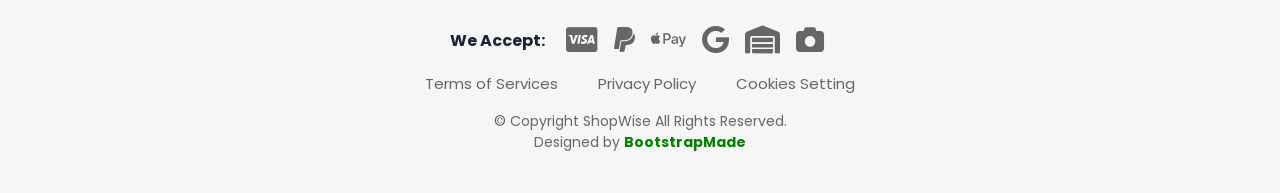
==== commit 07521c4e: "responsivité" ====
--- a/SUIVI!_PROJET_ZAKARIA/HTML_CSS/shop/index .html
+++ b/SUIVI!_PROJET_ZAKARIA/HTML_CSS/shop/index .html
@@ -525,20 +525,14 @@
           <!-- <span>Terms of Services</span>      <span>Prvaty Policy</span>           <span>Cookies Setting </span>   -->
     <!-- </div> -->
   </div>
-   <!-- début code  -->
-<!--          -->
-
-
-
-
-
-
-
-
-<!-- fin code  -->
+
+<!-- <button class="scroll-top">↑</button> -->
+  <button class="scroll-top">&#8593;</button>
 </footer>
+
+<!-- </footer> -->
 <!-- <button class="scroll-top">↑</button> -->
-<button class="scroll-top">&#8593;</button>
+<!-- <button class="scroll-top">&#8593;</button> -->
 
 </body>
 </html>
--- a/SUIVI!_PROJET_ZAKARIA/HTML_CSS/shop/public/css/style .css
+++ b/SUIVI!_PROJET_ZAKARIA/HTML_CSS/shop/public/css/style .css
@@ -1,4 +1,3 @@
-
 * { margin: 0; padding: 0; box-sizing: border-box; }
 
 :root {
@@ -361,12 +360,16 @@
 }
 
 
+/* .scroll-top { */
+  /* position: fixed; bottom: 24px; right: 24px; */
+  /* background: var(--teal); color: #fff; width: 42px; height: 42px; */
+  /* border-radius: 50%; font-size: 16px; box-shadow: 0 4px 10px rgba(0,0,0,.2); */
+/* } */
 .scroll-top {
-  position: fixed; bottom: 24px; right: 24px;
+  position: absolute; bottom: 24px; right: 24px;
   background: var(--teal); color: #fff; width: 42px; height: 42px;
   border-radius: 50%; font-size: 16px; box-shadow: 0 4px 10px rgba(0,0,0,.2);
 }
-
 
 /* ----- ≤768px----- */
 @media (max-width: 768px) {
@@ -401,6 +404,13 @@
   .hero-card.wide { grid-column: span 2; }
   .wide-inner { flex-direction: column; align-items: flex-start; }
 
+  /* FIX : empiler texte + cartes du hero au lieu de rester côte à côte */
+  .hero-grid { grid-template-columns: 1fr; gap: 24px; }
+  .hero-text { margin-top: 0; }
+  .hero-text p { margin-top: 16px; }
+  .hero-buttons { margin-top: 20px; }
+  .hero-features { margin-top: 24px; }
+
   /* Carousel */
   .carousel { margin-top: 24px; }
   .carousel-track { grid-template-columns: repeat(2, 1fr); gap: 14px; }
@@ -409,6 +419,9 @@
   /* Lookbook */
   .lookbook { padding: 44px 0; }
   .lookbook-text h2 { font-size: 26px; }
+
+  /* FIX : empiler image + texte du lookbook au lieu de rester côte à côte */
+  .lookbook-grid { grid-template-columns: 1fr; gap: 24px; }
 
   /*Les catégories et les produits restent disposés par deux ; les espacements sont réduits*/
   .categories-grid { gap: 16px; }
@@ -418,6 +431,11 @@
 /* unset : annule la valeur précédente de min-height et remet la propriété à sa valeur par défaut (ou héritée si la propriété est héritée) */
   .section-title { font-size: 26px; }
   .tabs { gap: 18px; flex-wrap: wrap; }
+
+  /* FIX : catégories & produits passent réellement à 2 colonnes dès la tablette
+     (auparavant restaient en 4 colonnes serrées jusqu'à 480px) */
+  .categories-grid { grid-template-columns: repeat(2, 1fr); }
+  .products-grid { grid-template-columns: repeat(2, 1fr); }
 
   /* Offers */
   .offers-top { flex-direction: column; align-items: flex-start; gap: 24px; }
